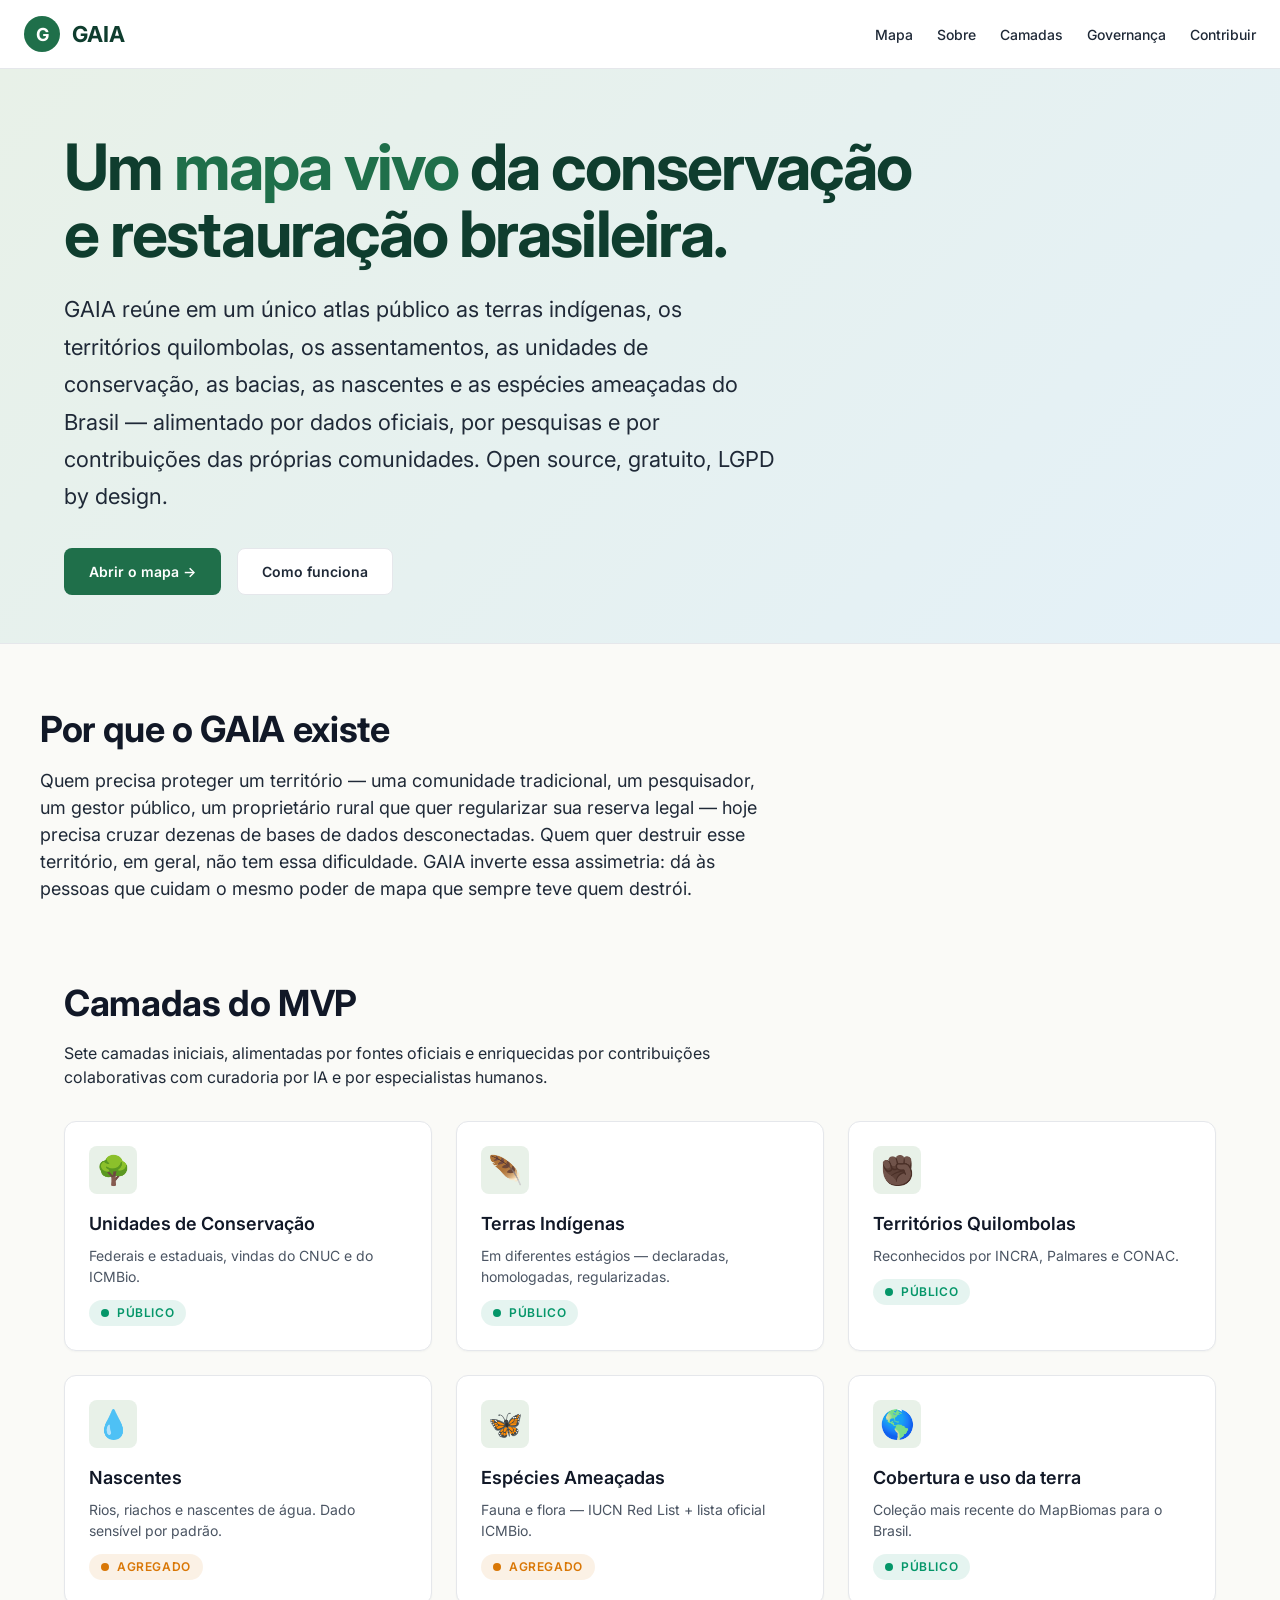
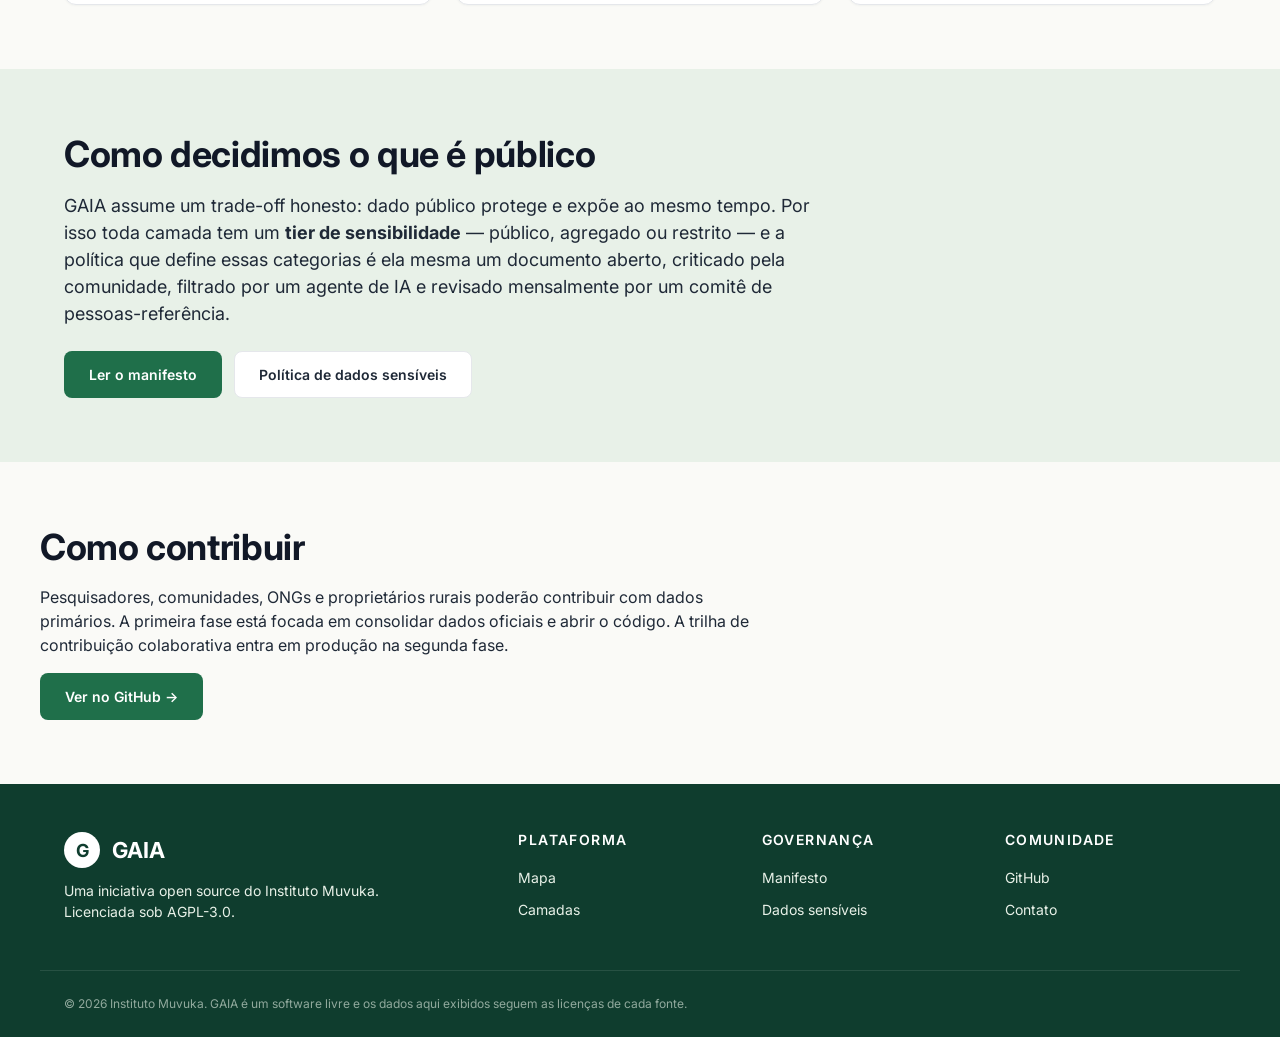
==== index.html @ 01e32905 "Initial commit" ====
<!doctype html>
<html lang="pt-BR">
<head>
  <meta charset="utf-8" />
  <meta name="viewport" content="width=device-width, initial-scale=1, viewport-fit=cover" />
  <meta name="description" content="GAIA — plataforma open source que mapeia territórios, povos tradicionais e biodiversidade brasileiros para conservação e restauração." />
  <title>GAIA — Mapa vivo da conservação e restauração brasileira</title>

  <link rel="stylesheet" href="./styles/tokens.css" />
  <link rel="stylesheet" href="./styles/base.css" />
  <link rel="stylesheet" href="./styles/components.css" />
</head>
<body>
  <a href="#main" class="skip-link">Pular para o conteúdo</a>

  <header class="gaia-header" role="banner">
    <a href="./index.html" class="gaia-header__brand" style="text-decoration: none;">
      <span class="gaia-header__brand-mark" aria-hidden="true">G</span>
      <span>GAIA</span>
    </a>
    <nav aria-label="Navegação principal">
      <ul class="gaia-header__nav">
        <li><a href="./modules/map/map.html">Mapa</a></li>
        <li><a href="#sobre">Sobre</a></li>
        <li><a href="#camadas">Camadas</a></li>
        <li><a href="#governanca">Governança</a></li>
        <li><a href="#contribuir">Contribuir</a></li>
      </ul>
    </nav>
  </header>

  <main id="main">

    <section class="gaia-hero">
      <div class="gaia-container">
        <h1 class="gaia-hero__title">
          Um <em>mapa vivo</em> da conservação<br />
          e restauração brasileira.
        </h1>
        <p class="gaia-hero__lead">
          GAIA reúne em um único atlas público as terras indígenas, os territórios quilombolas, os assentamentos, as unidades de conservação, as bacias, as nascentes e as espécies ameaçadas do Brasil — alimentado por dados oficiais, por pesquisas e por contribuições das próprias comunidades. Open source, gratuito, LGPD by design.
        </p>
        <div class="gaia-hero__cta">
          <a href="./modules/map/map.html" class="gaia-btn gaia-btn--primary">
            Abrir o mapa →
          </a>
          <a href="#sobre" class="gaia-btn gaia-btn--secondary">
            Como funciona
          </a>
        </div>
      </div>
    </section>

    <section id="sobre" class="gaia-container" style="padding: var(--gaia-space-16) 0;">
      <h2>Por que o GAIA existe</h2>
      <p style="font-size: var(--gaia-text-lg); max-width: 720px;">
        Quem precisa proteger um território — uma comunidade tradicional, um pesquisador, um gestor público, um proprietário rural que quer regularizar sua reserva legal — hoje precisa cruzar dezenas de bases de dados desconectadas. Quem quer destruir esse território, em geral, não tem essa dificuldade. GAIA inverte essa assimetria: dá às pessoas que cuidam o mesmo poder de mapa que sempre teve quem destrói.
      </p>
    </section>

    <section id="camadas" class="gaia-container" style="padding-bottom: var(--gaia-space-16);">
      <h2>Camadas do MVP</h2>
      <p style="max-width: 720px;">Sete camadas iniciais, alimentadas por fontes oficiais e enriquecidas por contribuições colaborativas com curadoria por IA e por especialistas humanos.</p>

      <div class="gaia-grid" style="margin-top: var(--gaia-space-8);">

        <article class="gaia-card">
          <div class="gaia-feature__icon">🌳</div>
          <div class="gaia-feature__title">Unidades de Conservação</div>
          <div class="gaia-feature__desc">Federais e estaduais, vindas do CNUC e do ICMBio.</div>
          <div style="margin-top: var(--gaia-space-3);"><span class="gaia-tier gaia-tier--public"><span class="gaia-tier__dot"></span>Público</span></div>
        </article>

        <article class="gaia-card">
          <div class="gaia-feature__icon">🪶</div>
          <div class="gaia-feature__title">Terras Indígenas</div>
          <div class="gaia-feature__desc">Em diferentes estágios — declaradas, homologadas, regularizadas.</div>
          <div style="margin-top: var(--gaia-space-3);"><span class="gaia-tier gaia-tier--public"><span class="gaia-tier__dot"></span>Público</span></div>
        </article>

        <article class="gaia-card">
          <div class="gaia-feature__icon">✊🏿</div>
          <div class="gaia-feature__title">Territórios Quilombolas</div>
          <div class="gaia-feature__desc">Reconhecidos por INCRA, Palmares e CONAC.</div>
          <div style="margin-top: var(--gaia-space-3);"><span class="gaia-tier gaia-tier--public"><span class="gaia-tier__dot"></span>Público</span></div>
        </article>

        <article class="gaia-card">
          <div class="gaia-feature__icon">💧</div>
          <div class="gaia-feature__title">Nascentes</div>
          <div class="gaia-feature__desc">Rios, riachos e nascentes de água. Dado sensível por padrão.</div>
          <div style="margin-top: var(--gaia-space-3);"><span class="gaia-tier gaia-tier--aggregated"><span class="gaia-tier__dot"></span>Agregado</span></div>
        </article>

        <article class="gaia-card">
          <div class="gaia-feature__icon">🦋</div>
          <div class="gaia-feature__title">Espécies Ameaçadas</div>
          <div class="gaia-feature__desc">Fauna e flora — IUCN Red List + lista oficial ICMBio.</div>
          <div style="margin-top: var(--gaia-space-3);"><span class="gaia-tier gaia-tier--aggregated"><span class="gaia-tier__dot"></span>Agregado</span></div>
        </article>

        <article class="gaia-card">
          <div class="gaia-feature__icon">🌎</div>
          <div class="gaia-feature__title">Cobertura e uso da terra</div>
          <div class="gaia-feature__desc">Coleção mais recente do MapBiomas para o Brasil.</div>
          <div style="margin-top: var(--gaia-space-3);"><span class="gaia-tier gaia-tier--public"><span class="gaia-tier__dot"></span>Público</span></div>
        </article>

      </div>
    </section>

    <section id="governanca" style="background: var(--gaia-green-100); padding: var(--gaia-space-16) 0;">
      <div class="gaia-container">
        <h2>Como decidimos o que é público</h2>
        <p style="max-width: 760px; font-size: var(--gaia-text-lg);">
          GAIA assume um trade-off honesto: dado público protege e expõe ao mesmo tempo. Por isso toda camada tem um <strong>tier de sensibilidade</strong> — público, agregado ou restrito — e a política que define essas categorias é ela mesma um documento aberto, criticado pela comunidade, filtrado por um agente de IA e revisado mensalmente por um comitê de pessoas-referência.
        </p>
        <div style="display: flex; gap: var(--gaia-space-3); margin-top: var(--gaia-space-6); flex-wrap: wrap;">
          <a href="./policies/manifesto.md" class="gaia-btn gaia-btn--primary">Ler o manifesto</a>
          <a href="./policies/dados-sensiveis.md" class="gaia-btn gaia-btn--secondary">Política de dados sensíveis</a>
        </div>
      </div>
    </section>

    <section id="contribuir" class="gaia-container" style="padding: var(--gaia-space-16) 0;">
      <h2>Como contribuir</h2>
      <p style="max-width: 720px;">
        Pesquisadores, comunidades, ONGs e proprietários rurais poderão contribuir com dados primários. A primeira fase está focada em consolidar dados oficiais e abrir o código. A trilha de contribuição colaborativa entra em produção na segunda fase.
      </p>
      <a href="https://github.com/institutomuvuka/gaia" class="gaia-btn gaia-btn--primary" target="_blank" rel="noopener">Ver no GitHub →</a>
    </section>

  </main>

  <footer class="gaia-footer" role="contentinfo">
    <div class="gaia-container gaia-footer__grid">
      <div>
        <div class="gaia-header__brand" style="color: white; margin-bottom: var(--gaia-space-3);">
          <span class="gaia-header__brand-mark" style="background: white; color: var(--gaia-green-900);" aria-hidden="true">G</span>
          GAIA
        </div>
        <p style="color: var(--gaia-green-100); font-size: var(--gaia-text-sm); max-width: 320px;">
          Uma iniciativa open source do Instituto Muvuka. Licenciada sob AGPL-3.0.
        </p>
      </div>
      <div>
        <h4>Plataforma</h4>
        <ul>
          <li><a href="./modules/map/map.html">Mapa</a></li>
          <li><a href="#camadas">Camadas</a></li>
        </ul>
      </div>
      <div>
        <h4>Governança</h4>
        <ul>
          <li><a href="./policies/manifesto.md">Manifesto</a></li>
          <li><a href="./policies/dados-sensiveis.md">Dados sensíveis</a></li>
        </ul>
      </div>
      <div>
        <h4>Comunidade</h4>
        <ul>
          <li><a href="https://github.com/institutomuvuka/gaia" target="_blank" rel="noopener">GitHub</a></li>
          <li><a href="mailto:gaia@muvuka.org">Contato</a></li>
        </ul>
      </div>
    </div>
    <div class="gaia-container gaia-footer__legal">
      © 2026 Instituto Muvuka. GAIA é um software livre e os dados aqui exibidos seguem as licenças de cada fonte.
    </div>
  </footer>

</body>
</html>
              
---- styles/tokens.css ----
/* ============================================================
   GAIA — Design tokens
   Princípio: cada cor, fonte ou espaçamento usado na plataforma
   nasce aqui. Mudou aqui, muda em todo lugar.
   ============================================================ */

:root {
  /* Cores institucionais (Muvuka) */
  --gaia-green-900: #0F3D2E;   /* mata profunda */
  --gaia-green-700: #1F6F4A;   /* primário */
  --gaia-green-500: #2F9362;   /* primário claro */
  --gaia-green-300: #8FB339;   /* acento (cerrado) */
  --gaia-green-100: #E8F1E8;   /* fundo claro */

  --gaia-water-700: #1A5F8A;   /* água — usado em hidrografia/nascentes */
  --gaia-water-500: #2F8FBE;
  --gaia-water-100: #E4F1F8;

  --gaia-earth-700: #8B5A2B;   /* solo / terras */
  --gaia-earth-500: #C68B47;
  --gaia-earth-100: #F6EBDB;

  --gaia-warn-500:  #D97706;   /* alertas (desmatamento) */
  --gaia-danger-500: #B91C1C;  /* dado restrito / risco */
  --gaia-success-500: #059669;

  --gaia-ink-900: #111827;
  --gaia-ink-700: #1F2937;
  --gaia-ink-500: #4B5563;
  --gaia-ink-300: #9CA3AF;
  --gaia-ink-100: #E5E7EB;
  --gaia-bg:      #FAFAF7;
  --gaia-card:    #FFFFFF;
  --gaia-border:  #E5E7EB;

  /* Tipografia */
  --gaia-font-sans: 'Inter', -apple-system, BlinkMacSystemFont, 'Segoe UI', Roboto, sans-serif;
  --gaia-font-mono: 'JetBrains Mono', 'Consolas', monospace;

  --gaia-text-xs:   12px;
  --gaia-text-sm:   14px;
  --gaia-text-base: 16px;
  --gaia-text-lg:   18px;
  --gaia-text-xl:   22px;
  --gaia-text-2xl:  28px;
  --gaia-text-3xl:  36px;
  --gaia-text-4xl:  48px;

  --gaia-line-tight:  1.2;
  --gaia-line-normal: 1.5;
  --gaia-line-loose:  1.7;

  /* Espaçamentos */
  --gaia-space-1: 4px;
  --gaia-space-2: 8px;
  --gaia-space-3: 12px;
  --gaia-space-4: 16px;
  --gaia-space-6: 24px;
  --gaia-space-8: 32px;
  --gaia-space-12: 48px;
  --gaia-space-16: 64px;

  /* Bordas e sombras */
  --gaia-radius-sm: 4px;
  --gaia-radius-md: 8px;
  --gaia-radius-lg: 12px;
  --gaia-radius-pill: 999px;

  --gaia-shadow-sm: 0 1px 2px rgba(15, 61, 46, 0.04);
  --gaia-shadow-md: 0 4px 12px rgba(15, 61, 46, 0.08);
  --gaia-shadow-lg: 0 12px 32px rgba(15, 61, 46, 0.12);

  /* Tier de sensibilidade — referência visual da política de dados */
  --gaia-tier-public:    var(--gaia-success-500);
  --gaia-tier-aggregated: var(--gaia-warn-500);
  --gaia-tier-restricted: var(--gaia-danger-500);

  /* Z-index */
  --gaia-z-base:    1;
  --gaia-z-overlay: 10;
  --gaia-z-modal:   100;
  --gaia-z-toast:   1000;
}
---- styles/base.css ----
/* ============================================================
   GAIA — Base styles
   Reset minimalista + tipografia base.
   ============================================================ */

@import url('https://fonts.googleapis.com/css2?family=Inter:wght@400;500;600;700&display=swap');

*, *::before, *::after { box-sizing: border-box; }

html { -webkit-text-size-adjust: 100%; }

body {
  margin: 0;
  font-family: var(--gaia-font-sans);
  font-size: var(--gaia-text-base);
  line-height: var(--gaia-line-normal);
  color: var(--gaia-ink-900);
  background: var(--gaia-bg);
  -webkit-font-smoothing: antialiased;
  -moz-osx-font-smoothing: grayscale;
}

h1, h2, h3, h4, h5, h6 { margin: 0 0 var(--gaia-space-4); line-height: var(--gaia-line-tight); color: var(--gaia-ink-900); }
h1 { font-size: var(--gaia-text-4xl); font-weight: 700; letter-spacing: -0.02em; }
h2 { font-size: var(--gaia-text-3xl); font-weight: 700; letter-spacing: -0.01em; }
h3 { font-size: var(--gaia-text-2xl); font-weight: 600; }
h4 { font-size: var(--gaia-text-xl); font-weight: 600; }

p { margin: 0 0 var(--gaia-space-4); color: var(--gaia-ink-700); }

a { color: var(--gaia-green-700); text-decoration: none; }
a:hover { text-decoration: underline; }

img, svg { display: block; max-width: 100%; }

button { font-family: inherit; cursor: pointer; }

code, pre {
  font-family: var(--gaia-font-mono);
  font-size: 0.9em;
}
pre {
  background: var(--gaia-ink-100);
  padding: var(--gaia-space-4);
  border-radius: var(--gaia-radius-md);
  overflow-x: auto;
}

/* Acessibilidade */
:focus-visible {
  outline: 3px solid var(--gaia-green-500);
  outline-offset: 2px;
}

.sr-only {
  position: absolute;
  width: 1px; height: 1px;
  padding: 0; margin: -1px;
  overflow: hidden;
  clip: rect(0,0,0,0);
  white-space: nowrap;
  border: 0;
}

.skip-link {
  position: absolute; top: -40px; left: 0;
  background: var(--gaia-green-700);
  color: white;
  padding: var(--gaia-space-2) var(--gaia-space-4);
  z-index: var(--gaia-z-modal);
}
.skip-link:focus { top: 0; }

@media (prefers-reduced-motion: reduce) {
  *, *::before, *::after { transition-duration: 0.01ms !important; animation-duration: 0.01ms !important; }
}
---- styles/components.css ----
/* ============================================================
   GAIA — Componentes reutilizáveis
   Cada componente é uma classe única, sem dependências.
   ============================================================ */

/* ---- Container ---- */
.gaia-container {
  width: 100%;
  max-width: 1200px;
  margin: 0 auto;
  padding: 0 var(--gaia-space-6);
}

/* ---- Header institucional ---- */
.gaia-header {
  display: flex;
  align-items: center;
  justify-content: space-between;
  padding: var(--gaia-space-4) var(--gaia-space-6);
  background: var(--gaia-card);
  border-bottom: 1px solid var(--gaia-border);
  position: sticky; top: 0; z-index: var(--gaia-z-overlay);
}
.gaia-header__brand {
  display: flex; align-items: center; gap: var(--gaia-space-3);
  font-weight: 700; font-size: var(--gaia-text-xl);
  color: var(--gaia-green-900);
}
.gaia-header__brand-mark {
  width: 36px; height: 36px;
  background: var(--gaia-green-700);
  border-radius: var(--gaia-radius-pill);
  display: flex; align-items: center; justify-content: center;
  color: white; font-weight: 700; font-size: var(--gaia-text-lg);
}
.gaia-header__nav {
  display: flex; gap: var(--gaia-space-6);
  list-style: none; padding: 0; margin: 0;
}
.gaia-header__nav a {
  color: var(--gaia-ink-700);
  font-weight: 500;
  font-size: var(--gaia-text-sm);
}
.gaia-header__nav a:hover { color: var(--gaia-green-700); }

/* ---- Botões ---- */
.gaia-btn {
  display: inline-flex; align-items: center; gap: var(--gaia-space-2);
  padding: var(--gaia-space-3) var(--gaia-space-6);
  font-size: var(--gaia-text-sm);
  font-weight: 600;
  border-radius: var(--gaia-radius-md);
  border: 1px solid transparent;
  transition: all 150ms ease;
}
.gaia-btn--primary {
  background: var(--gaia-green-700);
  color: white;
}
.gaia-btn--primary:hover { background: var(--gaia-green-900); }
.gaia-btn--secondary {
  background: var(--gaia-card);
  color: var(--gaia-ink-700);
  border-color: var(--gaia-border);
}
.gaia-btn--secondary:hover { border-color: var(--gaia-green-500); color: var(--gaia-green-700); }

/* ---- Card ---- */
.gaia-card {
  background: var(--gaia-card);
  border: 1px solid var(--gaia-border);
  border-radius: var(--gaia-radius-lg);
  padding: var(--gaia-space-6);
  box-shadow: var(--gaia-shadow-sm);
}

/* ---- Hero ---- */
.gaia-hero {
  padding: var(--gaia-space-16) 0 var(--gaia-space-12);
  background: linear-gradient(135deg, var(--gaia-green-100) 0%, var(--gaia-water-100) 100%);
  border-bottom: 1px solid var(--gaia-border);
}
.gaia-hero__title {
  font-size: clamp(36px, 6vw, 64px);
  font-weight: 700;
  letter-spacing: -0.03em;
  line-height: 1.05;
  color: var(--gaia-green-900);
  margin-bottom: var(--gaia-space-6);
}
.gaia-hero__title em { color: var(--gaia-green-700); font-style: normal; }
.gaia-hero__lead {
  font-size: var(--gaia-text-xl);
  line-height: var(--gaia-line-loose);
  color: var(--gaia-ink-700);
  max-width: 720px;
}
.gaia-hero__cta {
  display: flex; gap: var(--gaia-space-4); margin-top: var(--gaia-space-8); flex-wrap: wrap;
}

/* ---- Grid de features ---- */
.gaia-grid {
  display: grid;
  gap: var(--gaia-space-6);
  grid-template-columns: repeat(auto-fit, minmax(280px, 1fr));
}
.gaia-feature__icon {
  width: 48px; height: 48px;
  border-radius: var(--gaia-radius-md);
  background: var(--gaia-green-100);
  color: var(--gaia-green-700);
  display: flex; align-items: center; justify-content: center;
  font-size: var(--gaia-text-2xl);
  margin-bottom: var(--gaia-space-4);
}
.gaia-feature__title {
  font-size: var(--gaia-text-lg);
  font-weight: 600;
  margin-bottom: var(--gaia-space-2);
}
.gaia-feature__desc {
  font-size: var(--gaia-text-sm);
  color: var(--gaia-ink-500);
}

/* ---- Tier badge (política de dados sensíveis) ---- */
.gaia-tier {
  display: inline-flex; align-items: center; gap: var(--gaia-space-2);
  padding: var(--gaia-space-1) var(--gaia-space-3);
  border-radius: var(--gaia-radius-pill);
  font-size: var(--gaia-text-xs);
  font-weight: 600;
  text-transform: uppercase;
  letter-spacing: 0.05em;
}
.gaia-tier--public {
  background: rgba(5, 150, 105, 0.1);
  color: var(--gaia-success-500);
}
.gaia-tier--aggregated {
  background: rgba(217, 119, 6, 0.1);
  color: var(--gaia-warn-500);
}
.gaia-tier--restricted {
  background: rgba(185, 28, 28, 0.1);
  color: var(--gaia-danger-500);
}
.gaia-tier__dot {
  width: 8px; height: 8px; border-radius: 50%;
  background: currentColor;
}

/* ---- Footer ---- */
.gaia-footer {
  background: var(--gaia-green-900);
  color: var(--gaia-green-100);
  padding: var(--gaia-space-12) 0 var(--gaia-space-6);
}
.gaia-footer__grid {
  display: grid;
  grid-template-columns: 2fr 1fr 1fr 1fr;
  gap: var(--gaia-space-8);
  margin-bottom: var(--gaia-space-8);
}
.gaia-footer h4 {
  color: white;
  font-size: var(--gaia-text-sm);
  text-transform: uppercase;
  letter-spacing: 0.1em;
  margin-bottom: var(--gaia-space-4);
}
.gaia-footer ul { list-style: none; padding: 0; margin: 0; }
.gaia-footer ul li { margin-bottom: var(--gaia-space-2); }
.gaia-footer a { color: var(--gaia-green-100); font-size: var(--gaia-text-sm); }
.gaia-footer a:hover { color: white; }
.gaia-footer__legal {
  border-top: 1px solid rgba(255,255,255,0.1);
  padding-top: var(--gaia-space-6);
  font-size: var(--gaia-text-xs);
  color: rgba(232, 241, 232, 0.6);
}
@media (max-width: 720px) {
  .gaia-footer__grid { grid-template-columns: 1fr 1fr; }
  .gaia-header__nav { display: none; }
}
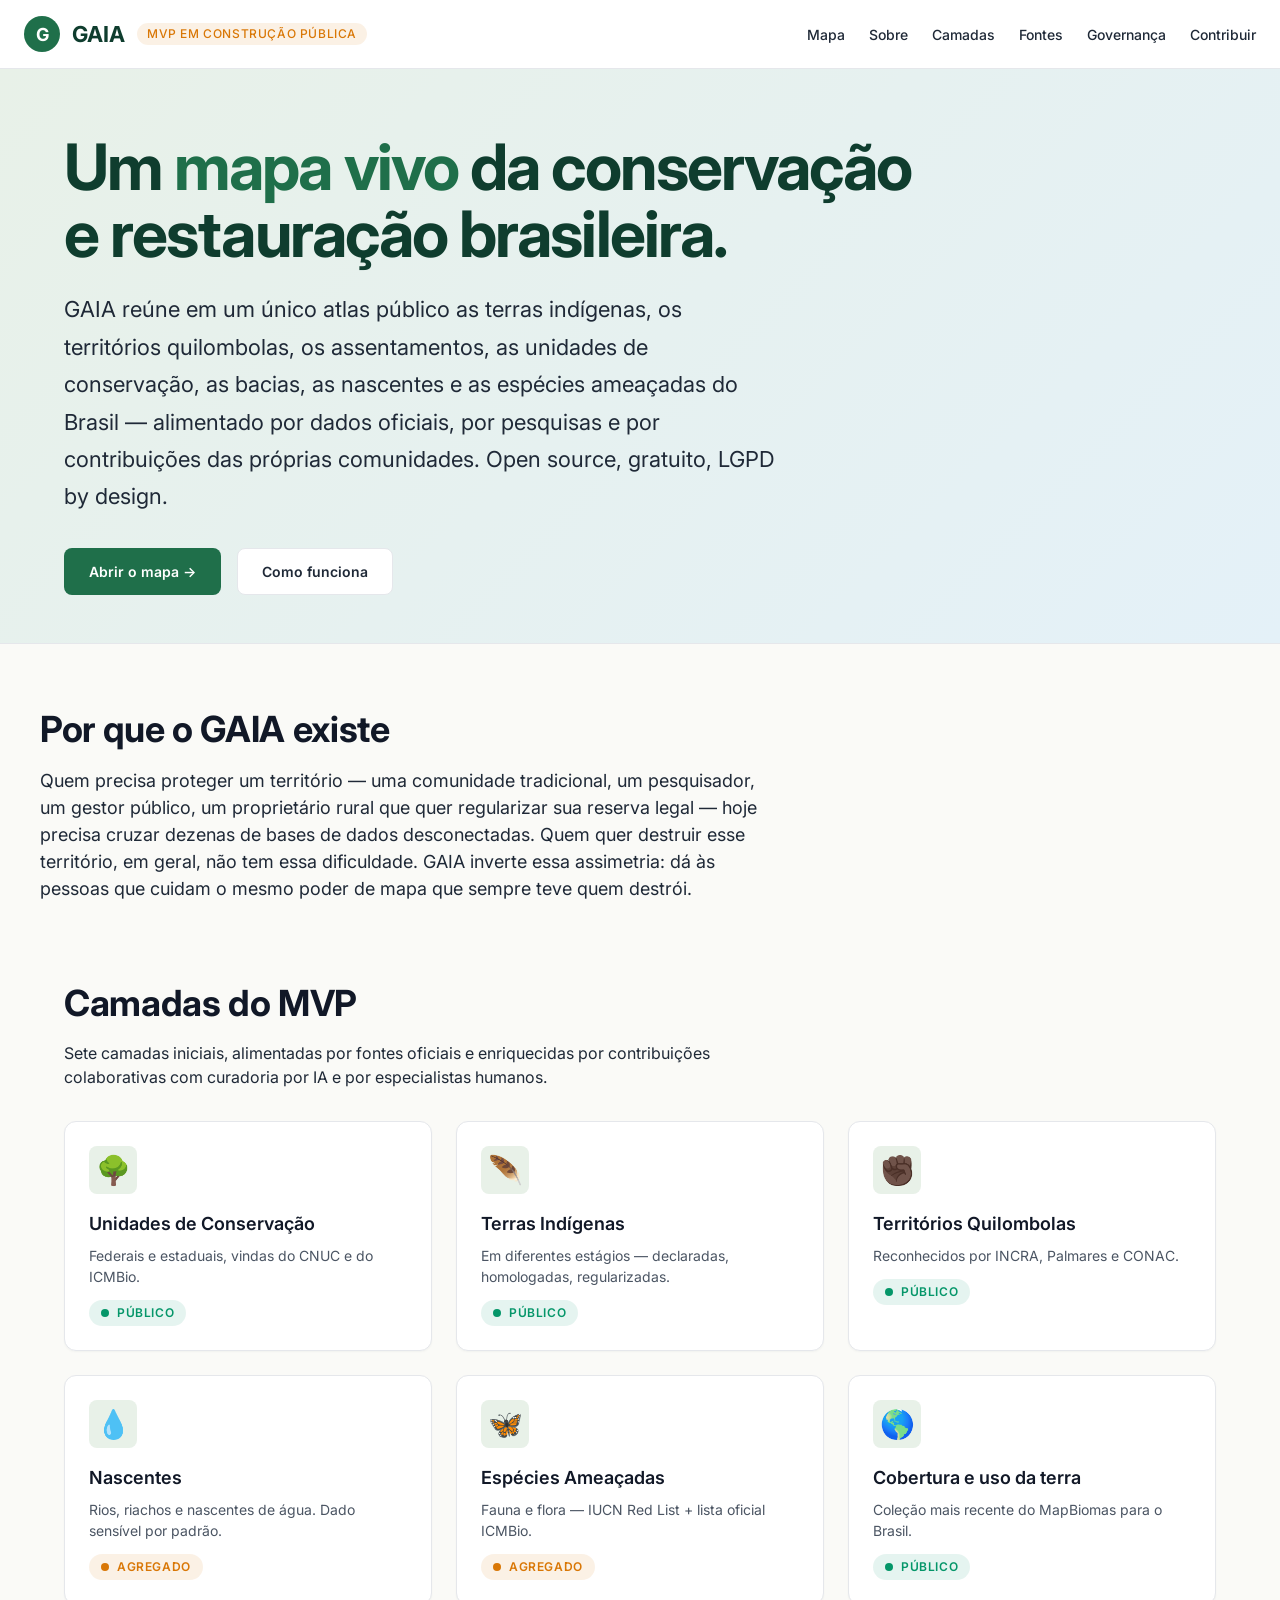
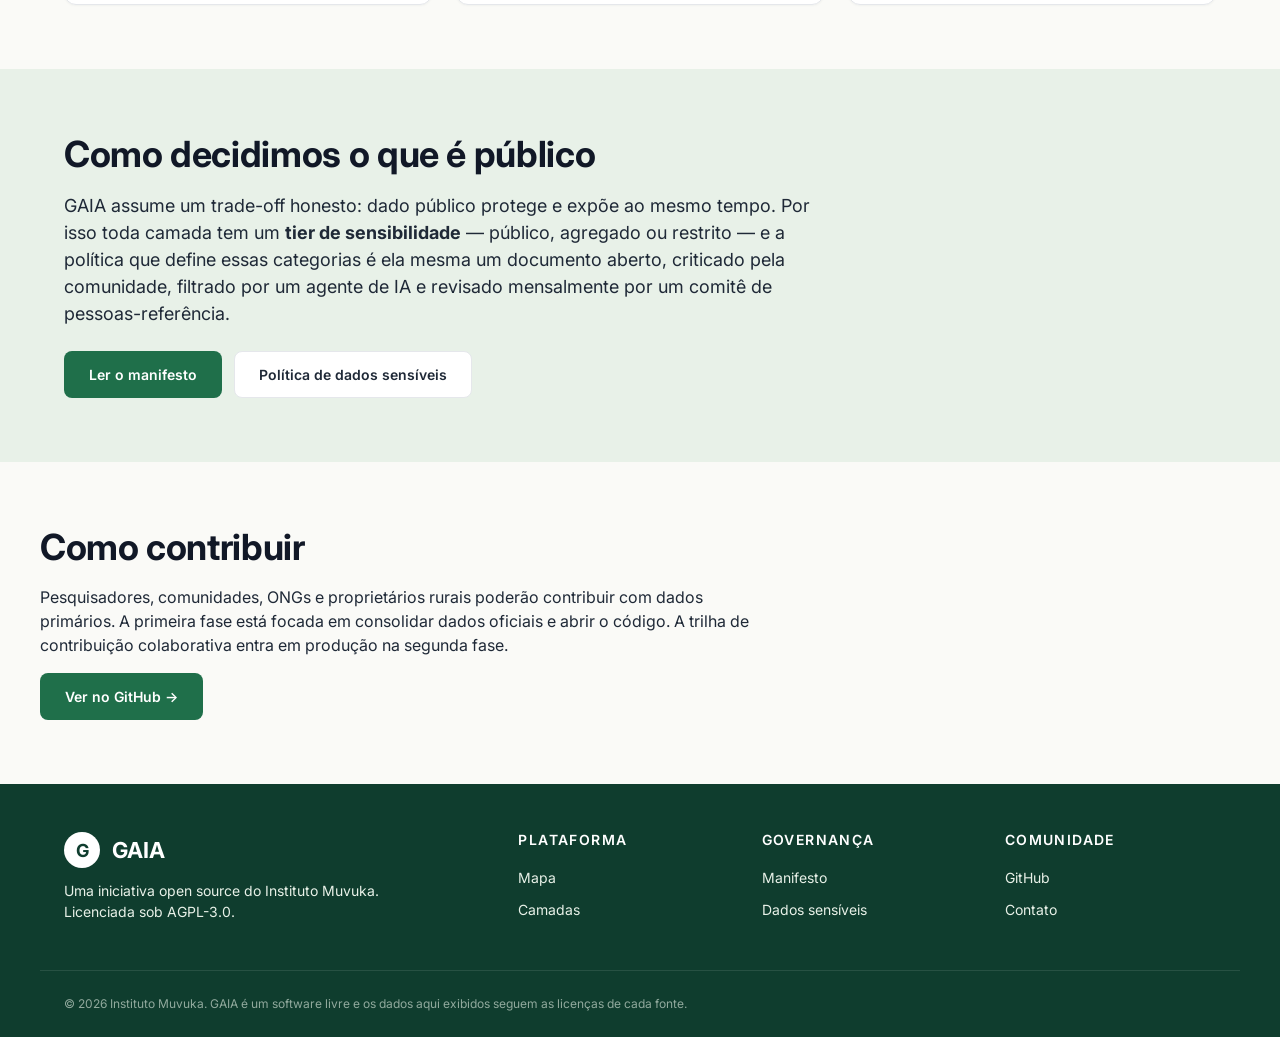
==== commit 679b0a31: "feat: ingestão oficial CNUC (2741 UCs) + FUNAI (655 TIs) + página Fontes" ====
--- a/index.html
+++ b/index.html
@@ -14,15 +14,17 @@
   <a href="#main" class="skip-link">Pular para o conteúdo</a>
 
   <header class="gaia-header" role="banner">
-    <a href="./index.html" class="gaia-header__brand" style="text-decoration: none;">
+    <a href="./index.html" class="gaia-header__brand" style="text-decoration: none; display: flex; align-items: center; gap: var(--gaia-space-3);">
       <span class="gaia-header__brand-mark" aria-hidden="true">G</span>
       <span>GAIA</span>
+      <span style="font-size: var(--gaia-text-xs); font-weight: 500; color: var(--gaia-warn-500); background: rgba(217, 119, 6, 0.1); padding: 2px 10px; border-radius: var(--gaia-radius-pill); text-transform: uppercase; letter-spacing: 0.05em;">MVP em construção pública</span>
     </a>
     <nav aria-label="Navegação principal">
       <ul class="gaia-header__nav">
         <li><a href="./modules/map/map.html">Mapa</a></li>
         <li><a href="#sobre">Sobre</a></li>
         <li><a href="#camadas">Camadas</a></li>
+        <li><a href="./modules/governance/fontes.html">Fontes</a></li>
         <li><a href="#governanca">Governança</a></li>
         <li><a href="#contribuir">Contribuir</a></li>
       </ul>
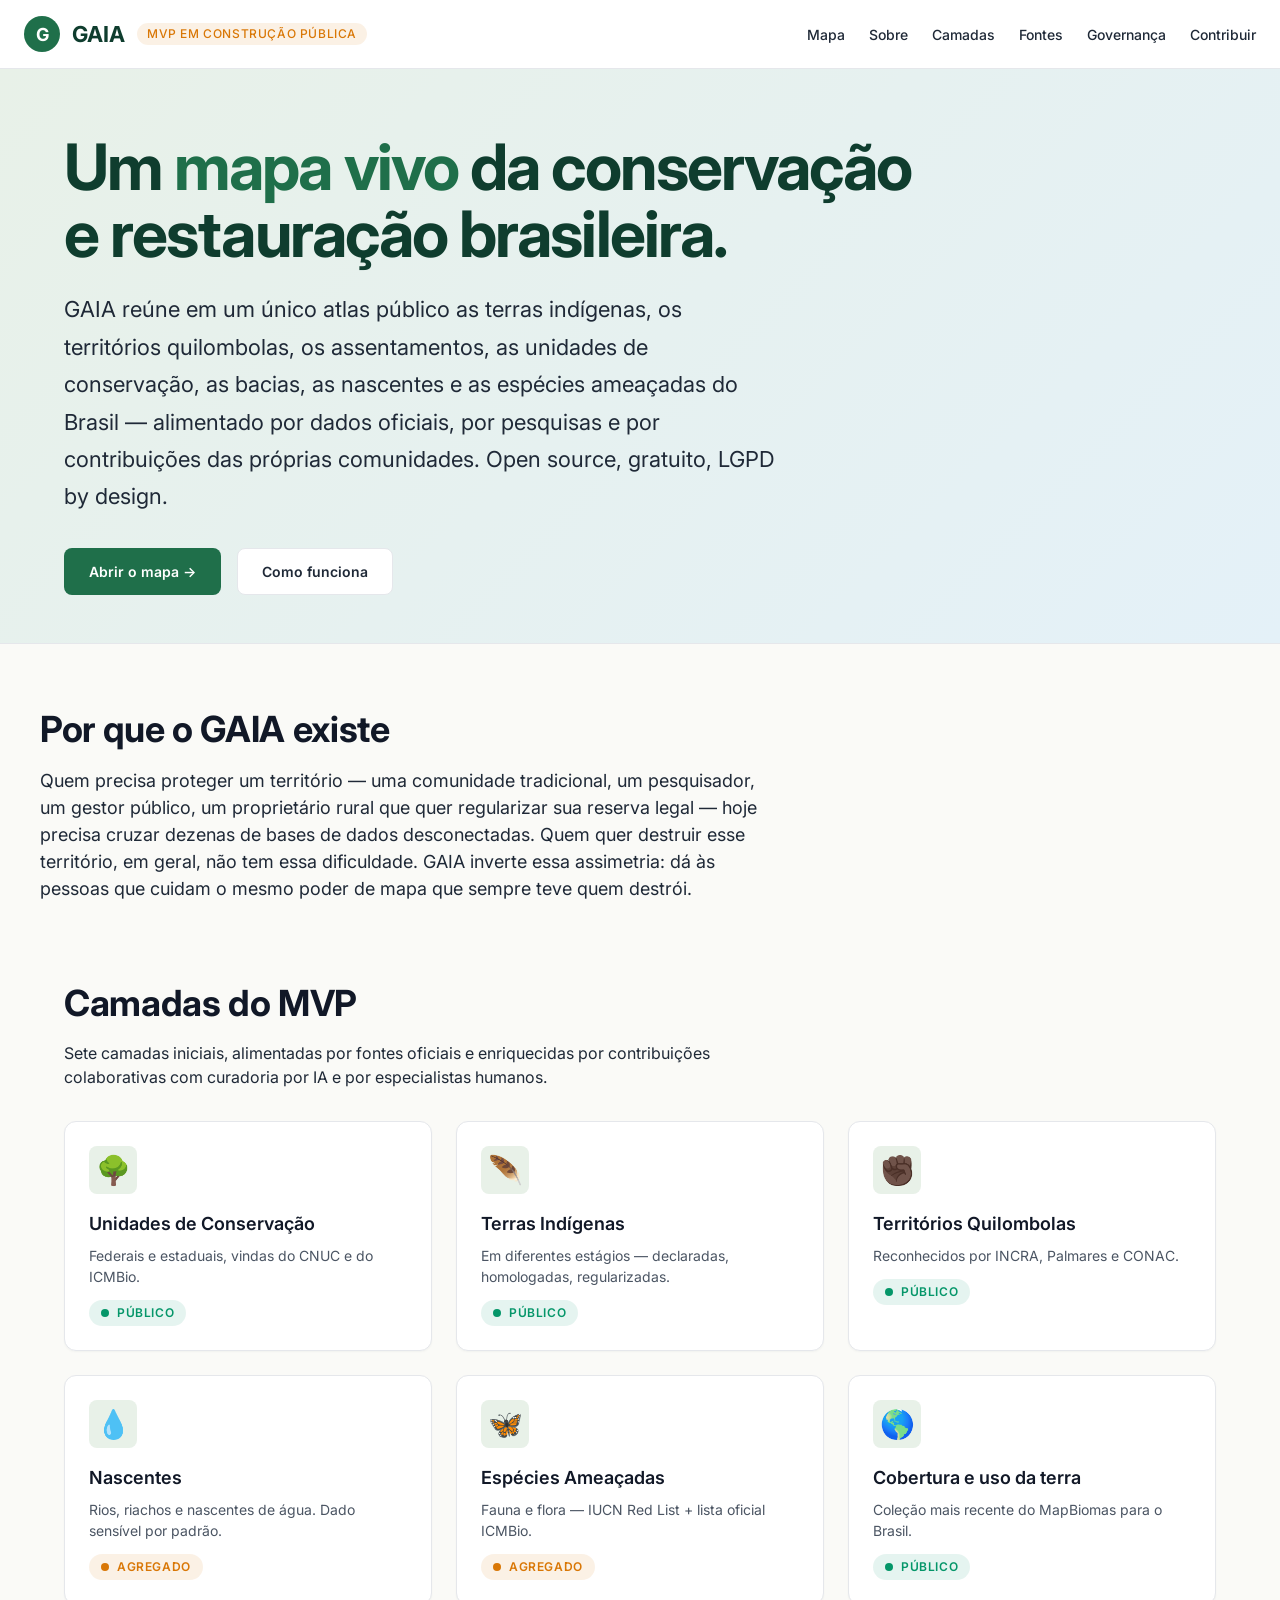
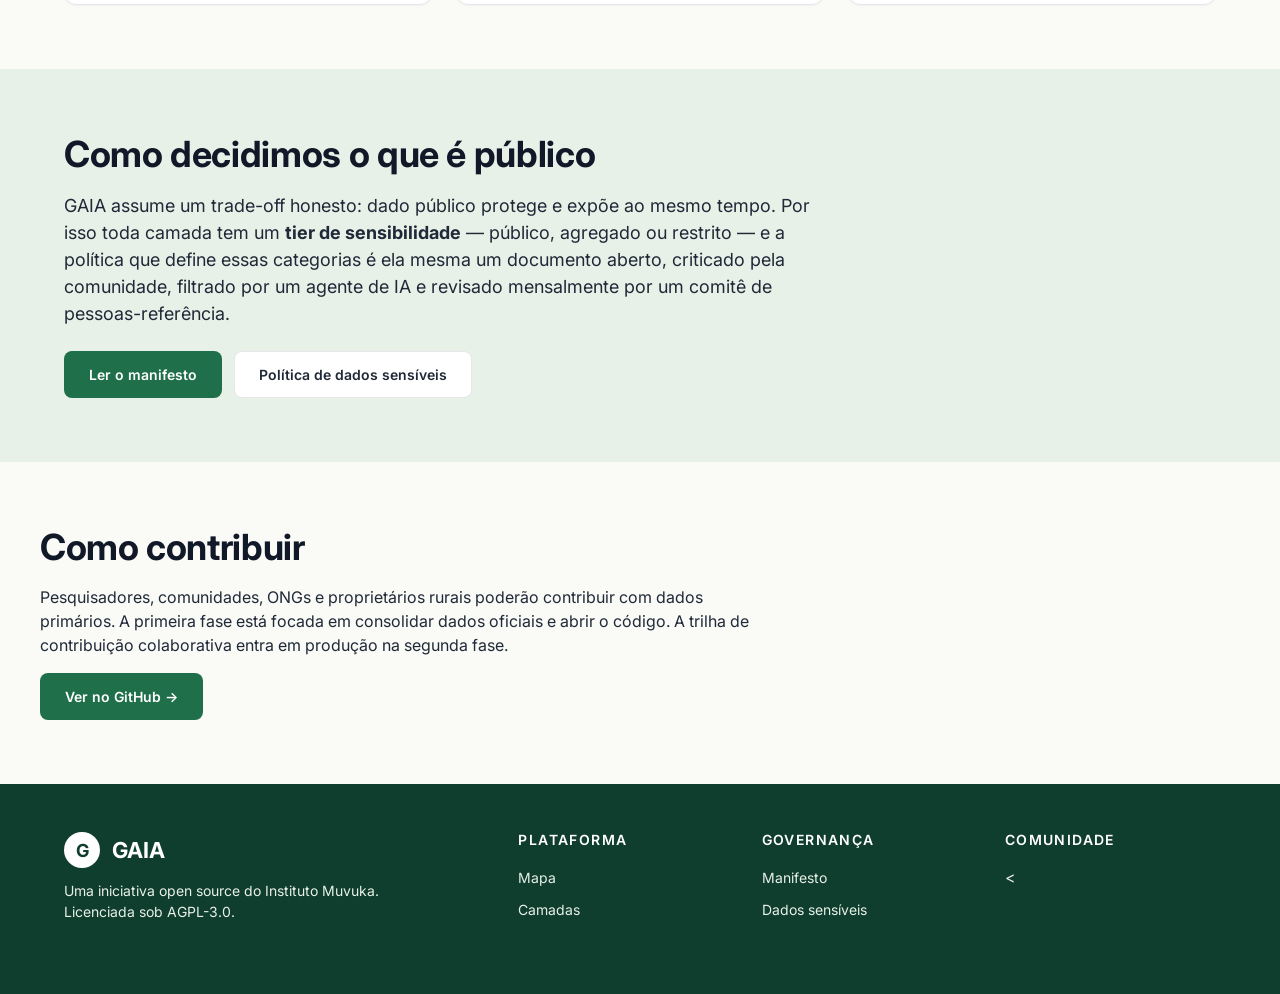
==== commit 9b876a0c: "feat: basemap OSM + camada Quilombolas SAB + busca por município (IBGE + Nominatim) - basemap trocad" ====
--- a/index.html
+++ b/index.html
@@ -162,16 +162,4 @@
       <div>
         <h4>Comunidade</h4>
         <ul>
-          <li><a href="https://github.com/institutomuvuka/gaia" target="_blank" rel="noopener">GitHub</a></li>
-          <li><a href="mailto:gaia@muvuka.org">Contato</a></li>
-        </ul>
-      </div>
-    </div>
-    <div class="gaia-container gaia-footer__legal">
-      © 2026 Instituto Muvuka. GAIA é um software livre e os dados aqui exibidos seguem as licenças de cada fonte.
-    </div>
-  </footer>
-
-</body>
-</html>
-              +          <
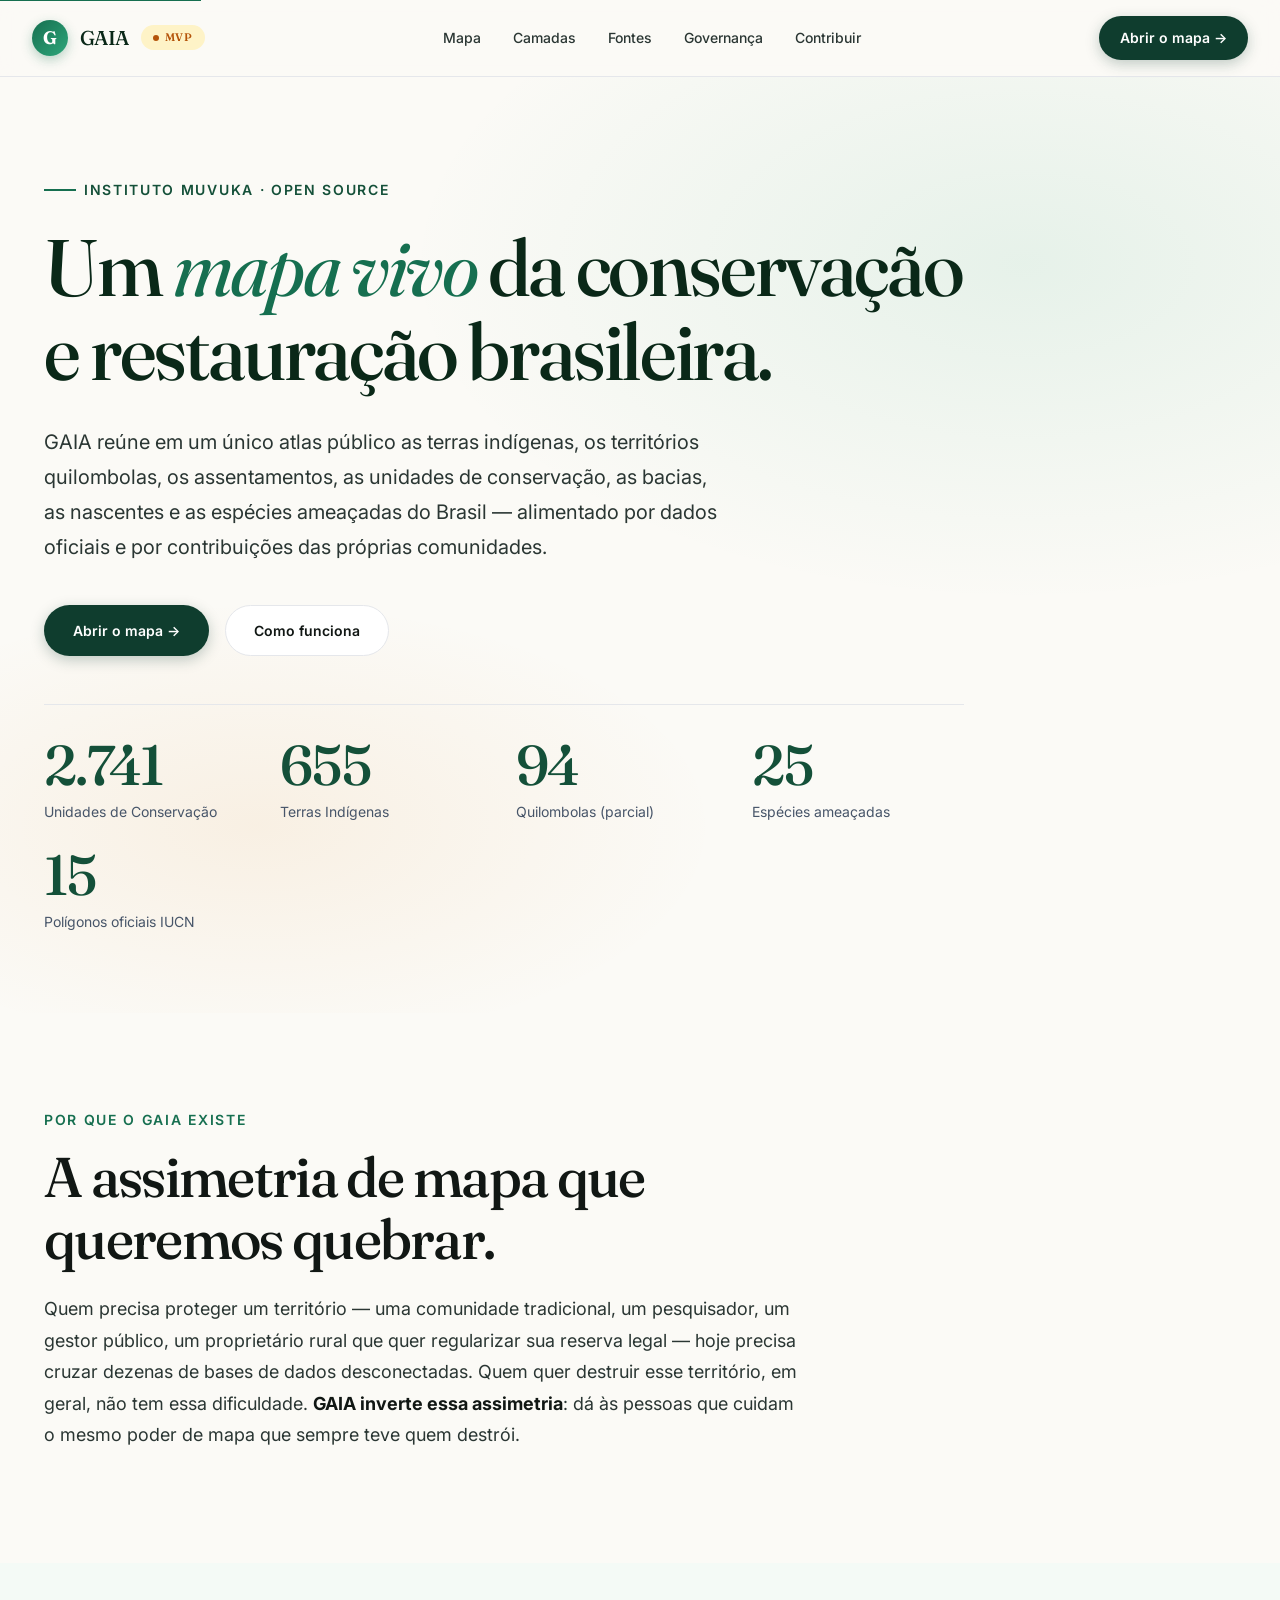
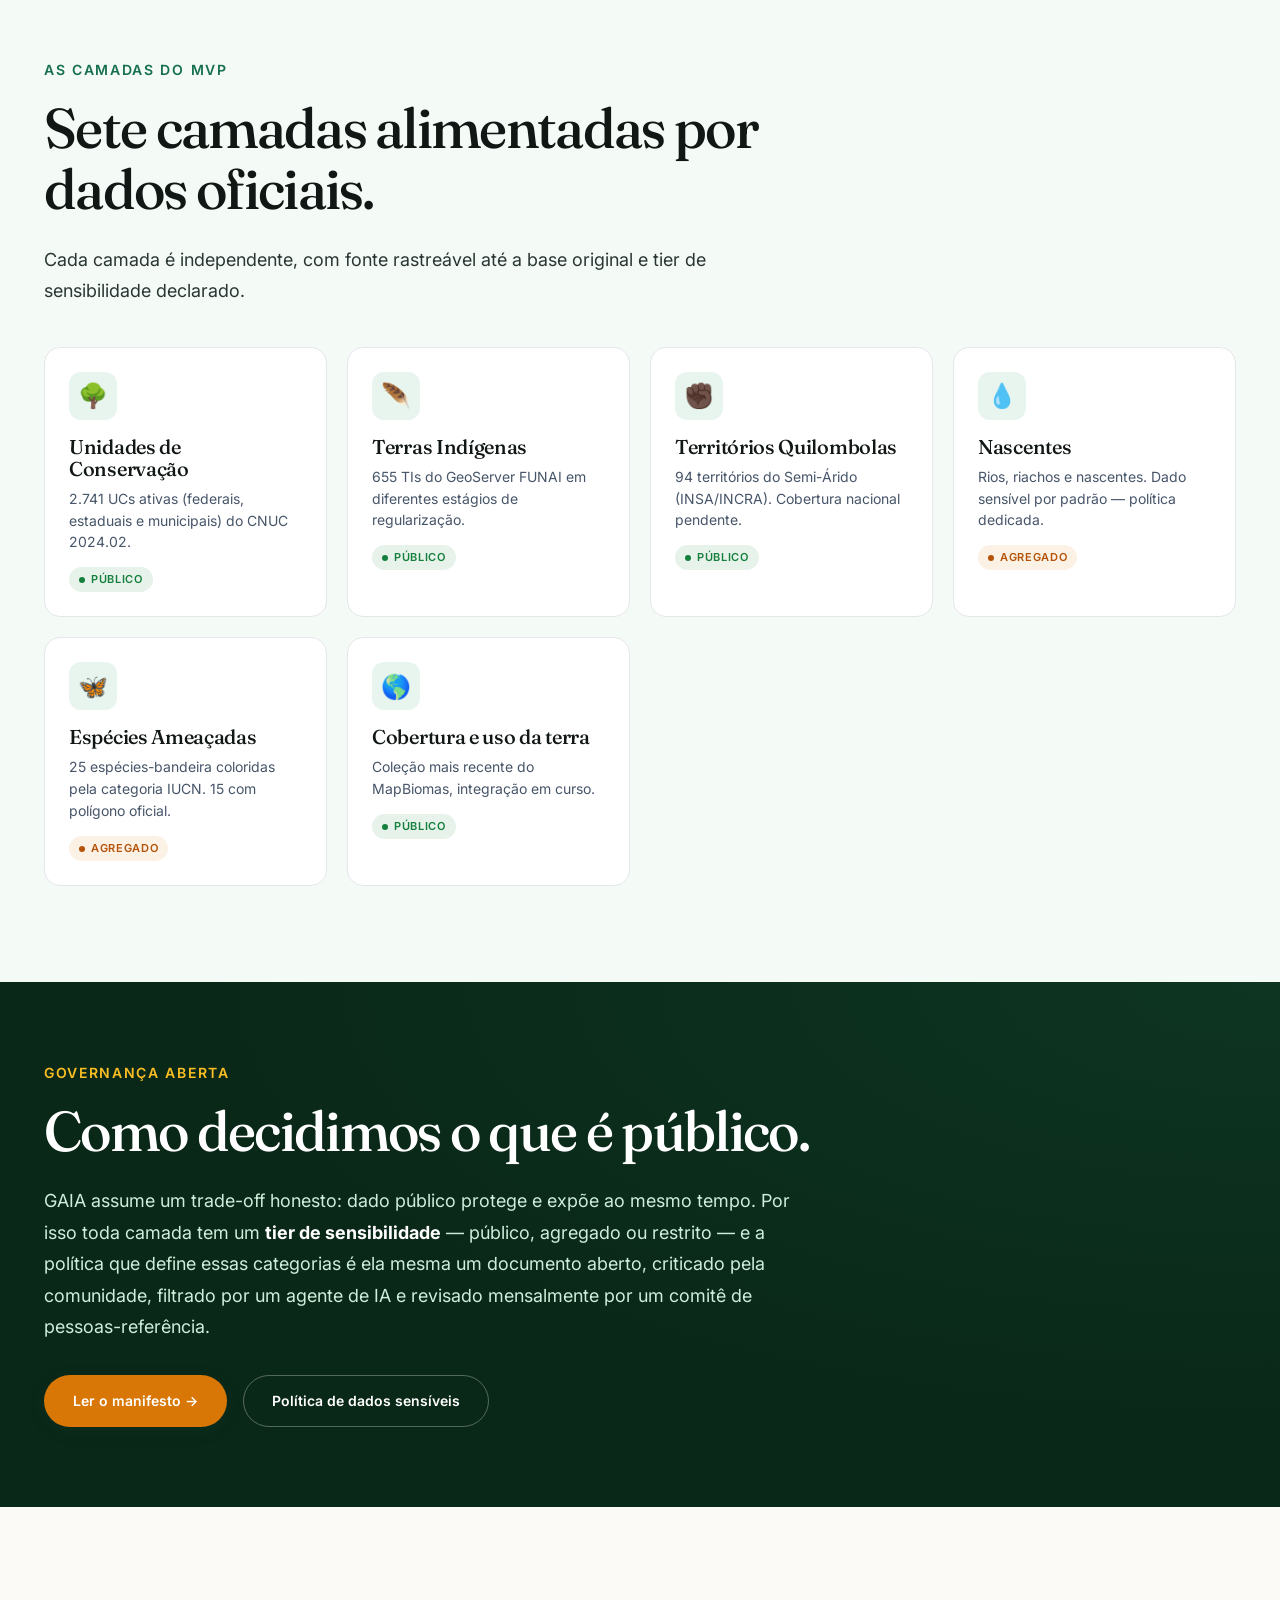
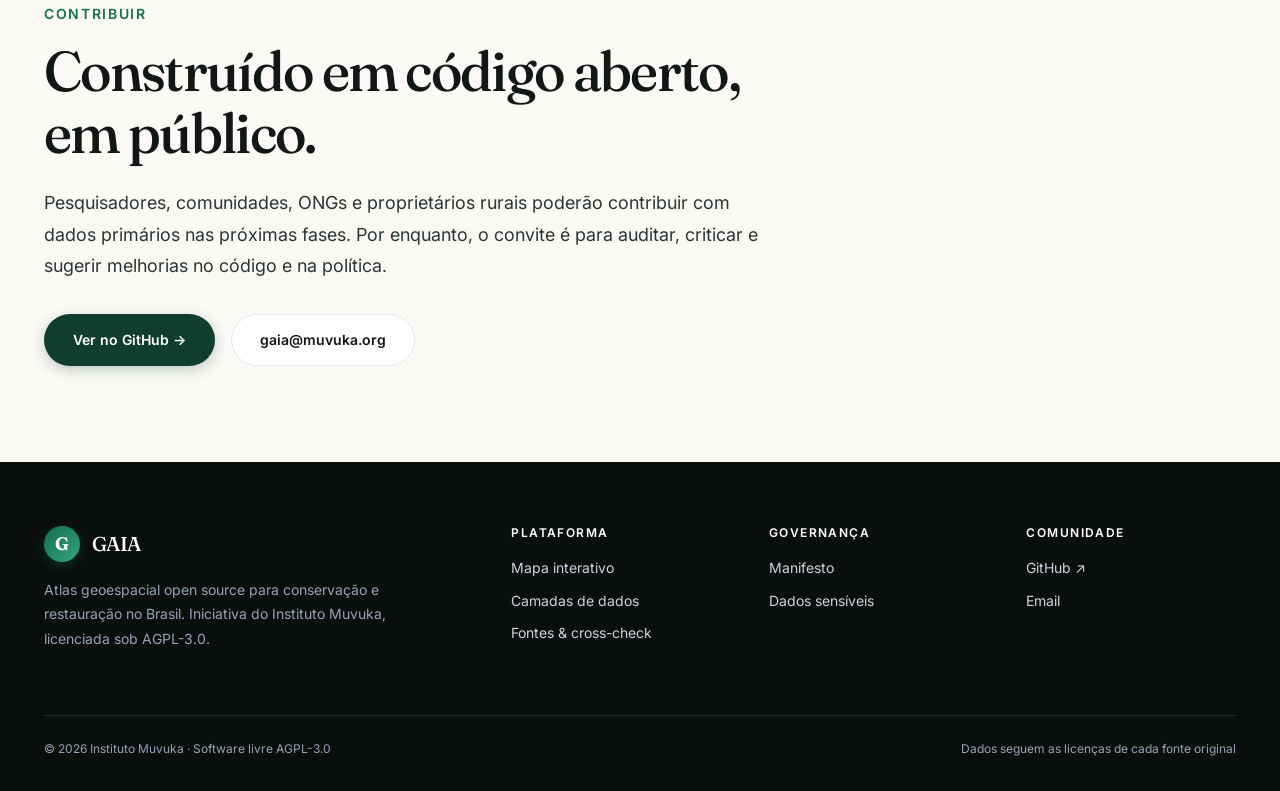
==== commit e3c4e52b: "feat(ui): overhaul de design — tipografia premium, paleta sofisticada, hero com stats, mapa com lege" ====
--- a/index.html
+++ b/index.html
@@ -3,9 +3,12 @@
 <head>
   <meta charset="utf-8" />
   <meta name="viewport" content="width=device-width, initial-scale=1, viewport-fit=cover" />
-  <meta name="description" content="GAIA — plataforma open source que mapeia territórios, povos tradicionais e biodiversidade brasileiros para conservação e restauração." />
+  <meta name="description" content="GAIA — atlas geoespacial open source da conservação e restauração brasileira. Terras indígenas, quilombolas, unidades de conservação, espécies ameaçadas — em um mapa só." />
+  <meta property="og:title" content="GAIA — Mapa vivo da conservação brasileira" />
+  <meta property="og:description" content="Atlas geoespacial open source agregando dados oficiais de conservação e restauração no Brasil." />
+  <meta property="og:type" content="website" />
+  <meta property="og:url" content="https://gaia.muvuka.org" />
   <title>GAIA — Mapa vivo da conservação e restauração brasileira</title>
-
   <link rel="stylesheet" href="./styles/tokens.css" />
   <link rel="stylesheet" href="./styles/base.css" />
   <link rel="stylesheet" href="./styles/components.css" />
@@ -14,152 +17,201 @@
   <a href="#main" class="skip-link">Pular para o conteúdo</a>
 
   <header class="gaia-header" role="banner">
-    <a href="./index.html" class="gaia-header__brand" style="text-decoration: none; display: flex; align-items: center; gap: var(--gaia-space-3);">
+    <a href="./index.html" class="gaia-header__brand" style="text-decoration: none;">
       <span class="gaia-header__brand-mark" aria-hidden="true">G</span>
       <span>GAIA</span>
-      <span style="font-size: var(--gaia-text-xs); font-weight: 500; color: var(--gaia-warn-500); background: rgba(217, 119, 6, 0.1); padding: 2px 10px; border-radius: var(--gaia-radius-pill); text-transform: uppercase; letter-spacing: 0.05em;">MVP em construção pública</span>
+      <span class="gaia-pill gaia-pill--alpha"><span class="gaia-pill__dot"></span>MVP</span>
     </a>
     <nav aria-label="Navegação principal">
       <ul class="gaia-header__nav">
         <li><a href="./modules/map/map.html">Mapa</a></li>
-        <li><a href="#sobre">Sobre</a></li>
         <li><a href="#camadas">Camadas</a></li>
         <li><a href="./modules/governance/fontes.html">Fontes</a></li>
         <li><a href="#governanca">Governança</a></li>
         <li><a href="#contribuir">Contribuir</a></li>
       </ul>
     </nav>
+    <a href="./modules/map/map.html" class="gaia-btn gaia-btn--primary" style="padding: 10px 20px;">Abrir o mapa →</a>
   </header>
 
   <main id="main">
 
+    <!-- HERO -->
     <section class="gaia-hero">
       <div class="gaia-container">
-        <h1 class="gaia-hero__title">
-          Um <em>mapa vivo</em> da conservação<br />
-          e restauração brasileira.
-        </h1>
-        <p class="gaia-hero__lead">
-          GAIA reúne em um único atlas público as terras indígenas, os territórios quilombolas, os assentamentos, as unidades de conservação, as bacias, as nascentes e as espécies ameaçadas do Brasil — alimentado por dados oficiais, por pesquisas e por contribuições das próprias comunidades. Open source, gratuito, LGPD by design.
+        <div class="gaia-hero__content">
+          <span class="gaia-hero__eyebrow">Instituto Muvuka · Open source</span>
+          <h1 class="gaia-hero__title">
+            Um <em>mapa vivo</em> da conservação<br />
+            e restauração brasileira.
+          </h1>
+          <p class="gaia-hero__lead">
+            GAIA reúne em um único atlas público as terras indígenas, os territórios quilombolas, os assentamentos, as unidades de conservação, as bacias, as nascentes e as espécies ameaçadas do Brasil — alimentado por dados oficiais e por contribuições das próprias comunidades.
+          </p>
+          <div class="gaia-hero__cta">
+            <a href="./modules/map/map.html" class="gaia-btn gaia-btn--primary">Abrir o mapa →</a>
+            <a href="#sobre" class="gaia-btn gaia-btn--secondary">Como funciona</a>
+          </div>
+
+          <!-- Stats -->
+          <div class="gaia-stats">
+            <div class="gaia-stat">
+              <span class="gaia-stat__num">2.741</span>
+              <div class="gaia-stat__label">Unidades de Conservação</div>
+            </div>
+            <div class="gaia-stat">
+              <span class="gaia-stat__num">655</span>
+              <div class="gaia-stat__label">Terras Indígenas</div>
+            </div>
+            <div class="gaia-stat">
+              <span class="gaia-stat__num">94</span>
+              <div class="gaia-stat__label">Quilombolas (parcial)</div>
+            </div>
+            <div class="gaia-stat">
+              <span class="gaia-stat__num">25</span>
+              <div class="gaia-stat__label">Espécies ameaçadas</div>
+            </div>
+            <div class="gaia-stat">
+              <span class="gaia-stat__num">15</span>
+              <div class="gaia-stat__label">Polígonos oficiais IUCN</div>
+            </div>
+          </div>
+        </div>
+      </div>
+    </section>
+
+    <!-- POR QUE EXISTE -->
+    <section id="sobre" class="gaia-section">
+      <div class="gaia-container">
+        <span class="gaia-section__eyebrow">Por que o GAIA existe</span>
+        <h2 class="gaia-section__title">A assimetria de mapa que queremos quebrar.</h2>
+        <p class="gaia-section__lead" style="max-width: 760px;">
+          Quem precisa proteger um território — uma comunidade tradicional, um pesquisador, um gestor público, um proprietário rural que quer regularizar sua reserva legal — hoje precisa cruzar dezenas de bases de dados desconectadas. Quem quer destruir esse território, em geral, não tem essa dificuldade. <strong style="color: var(--gaia-ink-900);">GAIA inverte essa assimetria</strong>: dá às pessoas que cuidam o mesmo poder de mapa que sempre teve quem destrói.
         </p>
-        <div class="gaia-hero__cta">
-          <a href="./modules/map/map.html" class="gaia-btn gaia-btn--primary">
-            Abrir o mapa →
-          </a>
-          <a href="#sobre" class="gaia-btn gaia-btn--secondary">
-            Como funciona
-          </a>
-        </div>
-      </div>
-    </section>
-
-    <section id="sobre" class="gaia-container" style="padding: var(--gaia-space-16) 0;">
-      <h2>Por que o GAIA existe</h2>
-      <p style="font-size: var(--gaia-text-lg); max-width: 720px;">
-        Quem precisa proteger um território — uma comunidade tradicional, um pesquisador, um gestor público, um proprietário rural que quer regularizar sua reserva legal — hoje precisa cruzar dezenas de bases de dados desconectadas. Quem quer destruir esse território, em geral, não tem essa dificuldade. GAIA inverte essa assimetria: dá às pessoas que cuidam o mesmo poder de mapa que sempre teve quem destrói.
-      </p>
-    </section>
-
-    <section id="camadas" class="gaia-container" style="padding-bottom: var(--gaia-space-16);">
-      <h2>Camadas do MVP</h2>
-      <p style="max-width: 720px;">Sete camadas iniciais, alimentadas por fontes oficiais e enriquecidas por contribuições colaborativas com curadoria por IA e por especialistas humanos.</p>
-
-      <div class="gaia-grid" style="margin-top: var(--gaia-space-8);">
-
-        <article class="gaia-card">
-          <div class="gaia-feature__icon">🌳</div>
-          <div class="gaia-feature__title">Unidades de Conservação</div>
-          <div class="gaia-feature__desc">Federais e estaduais, vindas do CNUC e do ICMBio.</div>
-          <div style="margin-top: var(--gaia-space-3);"><span class="gaia-tier gaia-tier--public"><span class="gaia-tier__dot"></span>Público</span></div>
-        </article>
-
-        <article class="gaia-card">
-          <div class="gaia-feature__icon">🪶</div>
-          <div class="gaia-feature__title">Terras Indígenas</div>
-          <div class="gaia-feature__desc">Em diferentes estágios — declaradas, homologadas, regularizadas.</div>
-          <div style="margin-top: var(--gaia-space-3);"><span class="gaia-tier gaia-tier--public"><span class="gaia-tier__dot"></span>Público</span></div>
-        </article>
-
-        <article class="gaia-card">
-          <div class="gaia-feature__icon">✊🏿</div>
-          <div class="gaia-feature__title">Territórios Quilombolas</div>
-          <div class="gaia-feature__desc">Reconhecidos por INCRA, Palmares e CONAC.</div>
-          <div style="margin-top: var(--gaia-space-3);"><span class="gaia-tier gaia-tier--public"><span class="gaia-tier__dot"></span>Público</span></div>
-        </article>
-
-        <article class="gaia-card">
-          <div class="gaia-feature__icon">💧</div>
-          <div class="gaia-feature__title">Nascentes</div>
-          <div class="gaia-feature__desc">Rios, riachos e nascentes de água. Dado sensível por padrão.</div>
-          <div style="margin-top: var(--gaia-space-3);"><span class="gaia-tier gaia-tier--aggregated"><span class="gaia-tier__dot"></span>Agregado</span></div>
-        </article>
-
-        <article class="gaia-card">
-          <div class="gaia-feature__icon">🦋</div>
-          <div class="gaia-feature__title">Espécies Ameaçadas</div>
-          <div class="gaia-feature__desc">Fauna e flora — IUCN Red List + lista oficial ICMBio.</div>
-          <div style="margin-top: var(--gaia-space-3);"><span class="gaia-tier gaia-tier--aggregated"><span class="gaia-tier__dot"></span>Agregado</span></div>
-        </article>
-
-        <article class="gaia-card">
-          <div class="gaia-feature__icon">🌎</div>
-          <div class="gaia-feature__title">Cobertura e uso da terra</div>
-          <div class="gaia-feature__desc">Coleção mais recente do MapBiomas para o Brasil.</div>
-          <div style="margin-top: var(--gaia-space-3);"><span class="gaia-tier gaia-tier--public"><span class="gaia-tier__dot"></span>Público</span></div>
-        </article>
-
-      </div>
-    </section>
-
-    <section id="governanca" style="background: var(--gaia-green-100); padding: var(--gaia-space-16) 0;">
-      <div class="gaia-container">
-        <h2>Como decidimos o que é público</h2>
-        <p style="max-width: 760px; font-size: var(--gaia-text-lg);">
-          GAIA assume um trade-off honesto: dado público protege e expõe ao mesmo tempo. Por isso toda camada tem um <strong>tier de sensibilidade</strong> — público, agregado ou restrito — e a política que define essas categorias é ela mesma um documento aberto, criticado pela comunidade, filtrado por um agente de IA e revisado mensalmente por um comitê de pessoas-referência.
+      </div>
+    </section>
+
+    <!-- CAMADAS -->
+    <section id="camadas" class="gaia-section" style="background: var(--gaia-green-50);">
+      <div class="gaia-container">
+        <span class="gaia-section__eyebrow">As camadas do MVP</span>
+        <h2 class="gaia-section__title">Sete camadas alimentadas por dados oficiais.</h2>
+        <p class="gaia-section__lead">Cada camada é independente, com fonte rastreável até a base original e tier de sensibilidade declarado.</p>
+
+        <div class="gaia-grid">
+          <article class="gaia-feature" style="--gaia-feature-color: #166F50;">
+            <div class="gaia-feature__icon">🌳</div>
+            <h3 class="gaia-feature__title">Unidades de Conservação</h3>
+            <p class="gaia-feature__desc">2.741 UCs ativas (federais, estaduais e municipais) do CNUC 2024.02.</p>
+            <span class="gaia-tier gaia-tier--public"><span class="gaia-tier__dot"></span>Público</span>
+          </article>
+          <article class="gaia-feature" style="--gaia-feature-color: #8B5A2B;">
+            <div class="gaia-feature__icon">🪶</div>
+            <h3 class="gaia-feature__title">Terras Indígenas</h3>
+            <p class="gaia-feature__desc">655 TIs do GeoServer FUNAI em diferentes estágios de regularização.</p>
+            <span class="gaia-tier gaia-tier--public"><span class="gaia-tier__dot"></span>Público</span>
+          </article>
+          <article class="gaia-feature" style="--gaia-feature-color: #5A3818;">
+            <div class="gaia-feature__icon">✊🏿</div>
+            <h3 class="gaia-feature__title">Territórios Quilombolas</h3>
+            <p class="gaia-feature__desc">94 territórios do Semi-Árido (INSA/INCRA). Cobertura nacional pendente.</p>
+            <span class="gaia-tier gaia-tier--public"><span class="gaia-tier__dot"></span>Público</span>
+          </article>
+          <article class="gaia-feature" style="--gaia-feature-color: #2F8FBE;">
+            <div class="gaia-feature__icon">💧</div>
+            <h3 class="gaia-feature__title">Nascentes</h3>
+            <p class="gaia-feature__desc">Rios, riachos e nascentes. Dado sensível por padrão — política dedicada.</p>
+            <span class="gaia-tier gaia-tier--aggregated"><span class="gaia-tier__dot"></span>Agregado</span>
+          </article>
+          <article class="gaia-feature" style="--gaia-feature-color: #B45309;">
+            <div class="gaia-feature__icon">🦋</div>
+            <h3 class="gaia-feature__title">Espécies Ameaçadas</h3>
+            <p class="gaia-feature__desc">25 espécies-bandeira coloridas pela categoria IUCN. 15 com polígono oficial.</p>
+            <span class="gaia-tier gaia-tier--aggregated"><span class="gaia-tier__dot"></span>Agregado</span>
+          </article>
+          <article class="gaia-feature" style="--gaia-feature-color: #6BC79D;">
+            <div class="gaia-feature__icon">🌎</div>
+            <h3 class="gaia-feature__title">Cobertura e uso da terra</h3>
+            <p class="gaia-feature__desc">Coleção mais recente do MapBiomas, integração em curso.</p>
+            <span class="gaia-tier gaia-tier--public"><span class="gaia-tier__dot"></span>Público</span>
+          </article>
+        </div>
+      </div>
+    </section>
+
+    <!-- MANIFESTO -->
+    <section id="governanca" class="gaia-manifesto">
+      <div class="gaia-container">
+        <span class="gaia-section__eyebrow" style="color: var(--gaia-amber-400);">Governança aberta</span>
+        <h2 class="gaia-section__title" style="color: white; max-width: 820px;">Como decidimos o que é público.</h2>
+        <p style="font-size: var(--gaia-text-lg); max-width: 760px; line-height: var(--gaia-line-loose); color: var(--gaia-green-200);">
+          GAIA assume um trade-off honesto: dado público protege e expõe ao mesmo tempo. Por isso toda camada tem um <strong style="color: white;">tier de sensibilidade</strong> — público, agregado ou restrito — e a política que define essas categorias é ela mesma um documento aberto, criticado pela comunidade, filtrado por um agente de IA e revisado mensalmente por um comitê de pessoas-referência.
         </p>
-        <div style="display: flex; gap: var(--gaia-space-3); margin-top: var(--gaia-space-6); flex-wrap: wrap;">
-          <a href="./policies/manifesto.md" class="gaia-btn gaia-btn--primary">Ler o manifesto</a>
-          <a href="./policies/dados-sensiveis.md" class="gaia-btn gaia-btn--secondary">Política de dados sensíveis</a>
-        </div>
-      </div>
-    </section>
-
-    <section id="contribuir" class="gaia-container" style="padding: var(--gaia-space-16) 0;">
-      <h2>Como contribuir</h2>
-      <p style="max-width: 720px;">
-        Pesquisadores, comunidades, ONGs e proprietários rurais poderão contribuir com dados primários. A primeira fase está focada em consolidar dados oficiais e abrir o código. A trilha de contribuição colaborativa entra em produção na segunda fase.
-      </p>
-      <a href="https://github.com/institutomuvuka/gaia" class="gaia-btn gaia-btn--primary" target="_blank" rel="noopener">Ver no GitHub →</a>
+        <div style="display: flex; gap: var(--gaia-space-4); margin-top: var(--gaia-space-8); flex-wrap: wrap;">
+          <a href="./policies/manifesto.md" class="gaia-btn gaia-btn--primary" style="background: var(--gaia-amber-600); color: white;">Ler o manifesto →</a>
+          <a href="./policies/dados-sensiveis.md" class="gaia-btn gaia-btn--secondary" style="background: transparent; color: white; border-color: rgba(255,255,255,0.3);">Política de dados sensíveis</a>
+        </div>
+      </div>
+    </section>
+
+    <!-- CONTRIBUIR -->
+    <section id="contribuir" class="gaia-section">
+      <div class="gaia-container">
+        <span class="gaia-section__eyebrow">Contribuir</span>
+        <h2 class="gaia-section__title">Construído em código aberto, em público.</h2>
+        <p class="gaia-section__lead">
+          Pesquisadores, comunidades, ONGs e proprietários rurais poderão contribuir com dados primários nas próximas fases. Por enquanto, o convite é para auditar, criticar e sugerir melhorias no código e na política.
+        </p>
+        <div style="display: flex; gap: var(--gaia-space-4); margin-top: var(--gaia-space-8); flex-wrap: wrap;">
+          <a href="https://github.com/institutomuvuka/gaia" class="gaia-btn gaia-btn--primary" target="_blank" rel="noopener">Ver no GitHub →</a>
+          <a href="mailto:gaia@muvuka.org" class="gaia-btn gaia-btn--secondary">gaia@muvuka.org</a>
+        </div>
+      </div>
     </section>
 
   </main>
 
   <footer class="gaia-footer" role="contentinfo">
-    <div class="gaia-container gaia-footer__grid">
-      <div>
-        <div class="gaia-header__brand" style="color: white; margin-bottom: var(--gaia-space-3);">
-          <span class="gaia-header__brand-mark" style="background: white; color: var(--gaia-green-900);" aria-hidden="true">G</span>
-          GAIA
-        </div>
-        <p style="color: var(--gaia-green-100); font-size: var(--gaia-text-sm); max-width: 320px;">
-          Uma iniciativa open source do Instituto Muvuka. Licenciada sob AGPL-3.0.
-        </p>
-      </div>
-      <div>
-        <h4>Plataforma</h4>
-        <ul>
-          <li><a href="./modules/map/map.html">Mapa</a></li>
-          <li><a href="#camadas">Camadas</a></li>
-        </ul>
-      </div>
-      <div>
-        <h4>Governança</h4>
-        <ul>
-          <li><a href="./policies/manifesto.md">Manifesto</a></li>
-          <li><a href="./policies/dados-sensiveis.md">Dados sensíveis</a></li>
-        </ul>
-      </div>
-      <div>
-        <h4>Comunidade</h4>
-        <ul>
-          <+    <div class="gaia-container">
+      <div class="gaia-footer__grid">
+        <div>
+          <div class="gaia-header__brand" style="color: white; margin-bottom: var(--gaia-space-4);">
+            <span class="gaia-header__brand-mark" aria-hidden="true">G</span>
+            <span>GAIA</span>
+          </div>
+          <p style="color: var(--gaia-ink-400); font-size: var(--gaia-text-sm); max-width: 360px; line-height: var(--gaia-line-loose);">
+            Atlas geoespacial open source para conservação e restauração no Brasil. Iniciativa do Instituto Muvuka, licenciada sob AGPL-3.0.
+          </p>
+        </div>
+        <div>
+          <h4>Plataforma</h4>
+          <ul>
+            <li><a href="./modules/map/map.html">Mapa interativo</a></li>
+            <li><a href="#camadas">Camadas de dados</a></li>
+            <li><a href="./modules/governance/fontes.html">Fontes & cross-check</a></li>
+          </ul>
+        </div>
+        <div>
+          <h4>Governança</h4>
+          <ul>
+            <li><a href="./policies/manifesto.md">Manifesto</a></li>
+            <li><a href="./policies/dados-sensiveis.md">Dados sensíveis</a></li>
+          </ul>
+        </div>
+        <div>
+          <h4>Comunidade</h4>
+          <ul>
+            <li><a href="https://github.com/institutomuvuka/gaia" target="_blank" rel="noopener">GitHub ↗</a></li>
+            <li><a href="mailto:gaia@muvuka.org">Email</a></li>
+          </ul>
+        </div>
+      </div>
+      <div class="gaia-footer__legal">
+        <span>© 2026 Instituto Muvuka · Software livre AGPL-3.0</span>
+        <span>Dados seguem as licenças de cada fonte original</span>
+      </div>
+    </div>
+  </footer>
+
+</body>
+</html>
--- a/styles/tokens.css
+++ b/styles/tokens.css
@@ -1,83 +1,132 @@
 /* ============================================================
-   GAIA — Design tokens
-   Princípio: cada cor, fonte ou espaçamento usado na plataforma
-   nasce aqui. Mudou aqui, muda em todo lugar.
+   GAIA — Design Tokens
+   Sistema visual: tipografia premium (Fraunces serif para títulos +
+   Inter sans para corpo) + paleta inspirada em biomas brasileiros.
    ============================================================ */
+@import url('https://fonts.googleapis.com/css2?family=Inter:wght@400;500;600;700&family=Fraunces:opsz,wght@9..144,400;9..144,500;9..144,700&display=swap');
 
 :root {
-  /* Cores institucionais (Muvuka) */
-  --gaia-green-900: #0F3D2E;   /* mata profunda */
-  --gaia-green-700: #1F6F4A;   /* primário */
-  --gaia-green-500: #2F9362;   /* primário claro */
-  --gaia-green-300: #8FB339;   /* acento (cerrado) */
-  --gaia-green-100: #E8F1E8;   /* fundo claro */
+  /* ====== PALETA ====== */
+  /* Verde principal — profundidade da Mata Atlântica */
+  --gaia-green-950: #0A2818;
+  --gaia-green-900: #0F3D2E;
+  --gaia-green-800: #145039;
+  --gaia-green-700: #166F50;   /* primário */
+  --gaia-green-600: #1F8B65;
+  --gaia-green-500: #2EA67A;   /* primário claro */
+  --gaia-green-400: #6BC79D;
+  --gaia-green-300: #A5DFC1;
+  --gaia-green-200: #D0EDDB;
+  --gaia-green-100: #E8F5EE;
+  --gaia-green-50:  #F4FAF6;
 
-  --gaia-water-700: #1A5F8A;   /* água — usado em hidrografia/nascentes */
+  /* Acento — âmbar dos cerrados, cor de ação */
+  --gaia-amber-700: #B45309;
+  --gaia-amber-600: #D97706;   /* acento */
+  --gaia-amber-500: #F59E0B;
+  --gaia-amber-400: #FBBF24;
+  --gaia-amber-100: #FEF3C7;
+
+  /* Água — azul dos rios e nascentes */
+  --gaia-water-800: #134E5E;
+  --gaia-water-700: #1A5F8A;
   --gaia-water-500: #2F8FBE;
-  --gaia-water-100: #E4F1F8;
+  --gaia-water-300: #93C5DD;
+  --gaia-water-100: #DBEEF7;
 
-  --gaia-earth-700: #8B5A2B;   /* solo / terras */
+  /* Terra — castanhos quilombolas e quentes */
+  --gaia-earth-800: #5A3818;
+  --gaia-earth-700: #8B5A2B;
   --gaia-earth-500: #C68B47;
   --gaia-earth-100: #F6EBDB;
 
-  --gaia-warn-500:  #D97706;   /* alertas (desmatamento) */
-  --gaia-danger-500: #B91C1C;  /* dado restrito / risco */
-  --gaia-success-500: #059669;
+  /* Sinal */
+  --gaia-warn-500:    #D97706;
+  --gaia-danger-500:  #B91C1C;
+  --gaia-success-500: #15803D;
 
-  --gaia-ink-900: #111827;
-  --gaia-ink-700: #1F2937;
-  --gaia-ink-500: #4B5563;
-  --gaia-ink-300: #9CA3AF;
-  --gaia-ink-100: #E5E7EB;
-  --gaia-bg:      #FAFAF7;
+  /* Neutros — paleta greige sofisticada */
+  --gaia-ink-950: #0A0F0D;
+  --gaia-ink-900: #111714;
+  --gaia-ink-800: #1A2420;
+  --gaia-ink-700: #2A3633;
+  --gaia-ink-600: #475569;
+  --gaia-ink-500: #64748B;
+  --gaia-ink-400: #94A3B8;
+  --gaia-ink-300: #CBD5E1;
+  --gaia-ink-200: #E2E8F0;
+  --gaia-ink-100: #F1F5F9;
+  --gaia-ink-50:  #F8FAFC;
+
+  --gaia-bg:      #FBFAF6;     /* greige claro elegante */
   --gaia-card:    #FFFFFF;
   --gaia-border:  #E5E7EB;
 
-  /* Tipografia */
-  --gaia-font-sans: 'Inter', -apple-system, BlinkMacSystemFont, 'Segoe UI', Roboto, sans-serif;
-  --gaia-font-mono: 'JetBrains Mono', 'Consolas', monospace;
+  /* Tier de sensibilidade */
+  --gaia-tier-public:     var(--gaia-success-500);
+  --gaia-tier-aggregated: var(--gaia-amber-600);
+  --gaia-tier-restricted: var(--gaia-danger-500);
 
+  /* ====== TIPOGRAFIA ====== */
+  --gaia-font-sans:   'Inter', -apple-system, BlinkMacSystemFont, 'Segoe UI', sans-serif;
+  --gaia-font-serif:  'Fraunces', Georgia, 'Times New Roman', serif;
+  --gaia-font-mono:   'JetBrains Mono', 'Consolas', monospace;
+
+  /* Escala fluida (clamp para responsividade nativa) */
   --gaia-text-xs:   12px;
   --gaia-text-sm:   14px;
   --gaia-text-base: 16px;
   --gaia-text-lg:   18px;
-  --gaia-text-xl:   22px;
-  --gaia-text-2xl:  28px;
-  --gaia-text-3xl:  36px;
-  --gaia-text-4xl:  48px;
+  --gaia-text-xl:   clamp(20px, 1.5vw, 22px);
+  --gaia-text-2xl:  clamp(24px, 2vw,   28px);
+  --gaia-text-3xl:  clamp(28px, 3vw,   36px);
+  --gaia-text-4xl:  clamp(36px, 5vw,   56px);
+  --gaia-text-5xl:  clamp(44px, 7vw,   80px);
 
-  --gaia-line-tight:  1.2;
-  --gaia-line-normal: 1.5;
-  --gaia-line-loose:  1.7;
+  --gaia-line-tight:  1.1;
+  --gaia-line-snug:   1.3;
+  --gaia-line-normal: 1.55;
+  --gaia-line-loose:  1.75;
 
-  /* Espaçamentos */
-  --gaia-space-1: 4px;
-  --gaia-space-2: 8px;
-  --gaia-space-3: 12px;
-  --gaia-space-4: 16px;
-  --gaia-space-6: 24px;
-  --gaia-space-8: 32px;
+  --gaia-track-tight:  -0.03em;
+  --gaia-track-snug:   -0.015em;
+  --gaia-track-normal:  0;
+
+  /* ====== ESPAÇOS ====== */
+  --gaia-space-1:  4px;
+  --gaia-space-2:  8px;
+  --gaia-space-3:  12px;
+  --gaia-space-4:  16px;
+  --gaia-space-5:  20px;
+  --gaia-space-6:  24px;
+  --gaia-space-8:  32px;
+  --gaia-space-10: 40px;
   --gaia-space-12: 48px;
   --gaia-space-16: 64px;
+  --gaia-space-20: 80px;
+  --gaia-space-24: 96px;
 
-  /* Bordas e sombras */
-  --gaia-radius-sm: 4px;
-  --gaia-radius-md: 8px;
-  --gaia-radius-lg: 12px;
+  /* ====== RAIO ====== */
+  --gaia-radius-xs:   4px;
+  --gaia-radius-sm:   8px;
+  --gaia-radius-md:   12px;
+  --gaia-radius-lg:   16px;
+  --gaia-radius-xl:   24px;
   --gaia-radius-pill: 999px;
 
-  --gaia-shadow-sm: 0 1px 2px rgba(15, 61, 46, 0.04);
-  --gaia-shadow-md: 0 4px 12px rgba(15, 61, 46, 0.08);
-  --gaia-shadow-lg: 0 12px 32px rgba(15, 61, 46, 0.12);
-
-  /* Tier de sensibilidade — referência visual da política de dados */
-  --gaia-tier-public:    var(--gaia-success-500);
-  --gaia-tier-aggregated: var(--gaia-warn-500);
-  --gaia-tier-restricted: var(--gaia-danger-500);
+  /* ====== SOMBRAS — refinadas com tons do tema ====== */
+  --gaia-shadow-xs: 0 1px 2px rgba(15, 61, 46, 0.04);
+  --gaia-shadow-sm: 0 2px 4px rgba(15, 61, 46, 0.06), 0 1px 2px rgba(15, 61, 46, 0.04);
+  --gaia-shadow-md: 0 8px 24px rgba(15, 61, 46, 0.08), 0 2px 4px rgba(15, 61, 46, 0.04);
+  --gaia-shadow-lg: 0 24px 48px rgba(15, 61, 46, 0.12), 0 8px 16px rgba(15, 61, 46, 0.06);
+  --gaia-shadow-xl: 0 32px 64px rgba(15, 61, 46, 0.16);
 
   /* Z-index */
   --gaia-z-base:    1;
   --gaia-z-overlay: 10;
   --gaia-z-modal:   100;
   --gaia-z-toast:   1000;
+
+  /* Transição padrão */
+  --gaia-transition: 200ms cubic-bezier(0.4, 0, 0.2, 1);
 }
--- a/styles/base.css
+++ b/styles/base.css
@@ -1,13 +1,8 @@
 /* ============================================================
-   GAIA — Base styles
-   Reset minimalista + tipografia base.
+   GAIA — Base styles (reset + tipografia)
    ============================================================ */
-
-@import url('https://fonts.googleapis.com/css2?family=Inter:wght@400;500;600;700&display=swap');
-
 *, *::before, *::after { box-sizing: border-box; }
-
-html { -webkit-text-size-adjust: 100%; }
+html { -webkit-text-size-adjust: 100%; scroll-behavior: smooth; }
 
 body {
   margin: 0;
@@ -18,22 +13,46 @@
   background: var(--gaia-bg);
   -webkit-font-smoothing: antialiased;
   -moz-osx-font-smoothing: grayscale;
+  text-rendering: optimizeLegibility;
 }
 
-h1, h2, h3, h4, h5, h6 { margin: 0 0 var(--gaia-space-4); line-height: var(--gaia-line-tight); color: var(--gaia-ink-900); }
-h1 { font-size: var(--gaia-text-4xl); font-weight: 700; letter-spacing: -0.02em; }
-h2 { font-size: var(--gaia-text-3xl); font-weight: 700; letter-spacing: -0.01em; }
-h3 { font-size: var(--gaia-text-2xl); font-weight: 600; }
-h4 { font-size: var(--gaia-text-xl); font-weight: 600; }
+h1, h2, h3, h4, h5, h6 {
+  margin: 0 0 var(--gaia-space-4);
+  font-family: var(--gaia-font-serif);
+  font-weight: 500;
+  line-height: var(--gaia-line-tight);
+  letter-spacing: var(--gaia-track-tight);
+  color: var(--gaia-ink-900);
+}
+h1 { font-size: var(--gaia-text-5xl); font-weight: 500; }
+h2 { font-size: var(--gaia-text-4xl); font-weight: 500; }
+h3 { font-size: var(--gaia-text-3xl); font-weight: 500; }
+h4 { font-size: var(--gaia-text-2xl); font-weight: 500; letter-spacing: var(--gaia-track-snug); }
 
-p { margin: 0 0 var(--gaia-space-4); color: var(--gaia-ink-700); }
+p {
+  margin: 0 0 var(--gaia-space-4);
+  color: var(--gaia-ink-700);
+  line-height: var(--gaia-line-loose);
+}
 
-a { color: var(--gaia-green-700); text-decoration: none; }
-a:hover { text-decoration: underline; }
+a {
+  color: var(--gaia-green-700);
+  text-decoration: none;
+  transition: color var(--gaia-transition);
+}
+a:hover { color: var(--gaia-green-900); }
 
 img, svg { display: block; max-width: 100%; }
 
-button { font-family: inherit; cursor: pointer; }
+button {
+  font-family: inherit;
+  cursor: pointer;
+  -webkit-appearance: none;
+  appearance: none;
+  background: transparent;
+  border: 0;
+  color: inherit;
+}
 
 code, pre {
   font-family: var(--gaia-font-mono);
@@ -48,29 +67,29 @@
 
 /* Acessibilidade */
 :focus-visible {
-  outline: 3px solid var(--gaia-green-500);
-  outline-offset: 2px;
+  outline: 2px solid var(--gaia-green-500);
+  outline-offset: 3px;
+  border-radius: var(--gaia-radius-xs);
 }
-
 .sr-only {
-  position: absolute;
-  width: 1px; height: 1px;
-  padding: 0; margin: -1px;
-  overflow: hidden;
-  clip: rect(0,0,0,0);
-  white-space: nowrap;
-  border: 0;
+  position: absolute; width: 1px; height: 1px; padding: 0; margin: -1px;
+  overflow: hidden; clip: rect(0,0,0,0); white-space: nowrap; border: 0;
 }
-
 .skip-link {
   position: absolute; top: -40px; left: 0;
-  background: var(--gaia-green-700);
-  color: white;
+  background: var(--gaia-green-700); color: white;
   padding: var(--gaia-space-2) var(--gaia-space-4);
   z-index: var(--gaia-z-modal);
+  font-weight: 600;
 }
 .skip-link:focus { top: 0; }
 
 @media (prefers-reduced-motion: reduce) {
   *, *::before, *::after { transition-duration: 0.01ms !important; animation-duration: 0.01ms !important; }
 }
+
+/* Selection */
+::selection {
+  background: var(--gaia-green-200);
+  color: var(--gaia-green-900);
+}
--- a/styles/components.css
+++ b/styles/components.css
@@ -1,70 +1,115 @@
 /* ============================================================
-   GAIA — Componentes reutilizáveis
-   Cada componente é uma classe única, sem dependências.
+   GAIA — Componentes
    ============================================================ */
 
 /* ---- Container ---- */
 .gaia-container {
   width: 100%;
-  max-width: 1200px;
+  max-width: 1240px;
   margin: 0 auto;
   padding: 0 var(--gaia-space-6);
 }
 
-/* ---- Header institucional ---- */
+/* ---- Header sticky transparente ---- */
 .gaia-header {
   display: flex;
   align-items: center;
   justify-content: space-between;
-  padding: var(--gaia-space-4) var(--gaia-space-6);
-  background: var(--gaia-card);
+  padding: var(--gaia-space-4) var(--gaia-space-8);
+  background: rgba(251, 250, 246, 0.85);
+  backdrop-filter: blur(12px);
+  -webkit-backdrop-filter: blur(12px);
   border-bottom: 1px solid var(--gaia-border);
-  position: sticky; top: 0; z-index: var(--gaia-z-overlay);
+  position: sticky; top: 0;
+  z-index: var(--gaia-z-overlay);
 }
 .gaia-header__brand {
   display: flex; align-items: center; gap: var(--gaia-space-3);
-  font-weight: 700; font-size: var(--gaia-text-xl);
-  color: var(--gaia-green-900);
+  font-family: var(--gaia-font-serif);
+  font-size: var(--gaia-text-xl);
+  font-weight: 500;
+  letter-spacing: var(--gaia-track-tight);
+  color: var(--gaia-green-950);
 }
 .gaia-header__brand-mark {
   width: 36px; height: 36px;
-  background: var(--gaia-green-700);
+  background: linear-gradient(135deg, var(--gaia-green-700), var(--gaia-green-500));
   border-radius: var(--gaia-radius-pill);
   display: flex; align-items: center; justify-content: center;
-  color: white; font-weight: 700; font-size: var(--gaia-text-lg);
+  color: white; font-family: var(--gaia-font-serif); font-weight: 700; font-size: 18px;
+  box-shadow: 0 4px 12px rgba(22, 111, 80, 0.3);
 }
 .gaia-header__nav {
-  display: flex; gap: var(--gaia-space-6);
+  display: flex; gap: var(--gaia-space-8);
   list-style: none; padding: 0; margin: 0;
 }
 .gaia-header__nav a {
   color: var(--gaia-ink-700);
   font-weight: 500;
   font-size: var(--gaia-text-sm);
-}
-.gaia-header__nav a:hover { color: var(--gaia-green-700); }
+  position: relative;
+}
+.gaia-header__nav a::after {
+  content: ''; position: absolute; bottom: -6px; left: 0; right: 0;
+  height: 2px; background: var(--gaia-green-700);
+  transform: scaleX(0); transform-origin: left;
+  transition: transform var(--gaia-transition);
+}
+.gaia-header__nav a:hover { color: var(--gaia-green-900); }
+.gaia-header__nav a:hover::after { transform: scaleX(1); }
+
+/* ---- Status pill ---- */
+.gaia-pill {
+  display: inline-flex; align-items: center; gap: 6px;
+  padding: 4px 12px;
+  font-size: 11px;
+  font-weight: 600;
+  letter-spacing: 0.08em;
+  text-transform: uppercase;
+  border-radius: var(--gaia-radius-pill);
+  background: var(--gaia-amber-100);
+  color: var(--gaia-amber-700);
+}
+.gaia-pill--alpha { background: var(--gaia-amber-100); color: var(--gaia-amber-700); }
+.gaia-pill__dot {
+  width: 6px; height: 6px; border-radius: 50%;
+  background: currentColor;
+  animation: gaia-pulse 2s ease-in-out infinite;
+}
+@keyframes gaia-pulse { 50% { opacity: 0.5; } }
 
 /* ---- Botões ---- */
 .gaia-btn {
   display: inline-flex; align-items: center; gap: var(--gaia-space-2);
-  padding: var(--gaia-space-3) var(--gaia-space-6);
-  font-size: var(--gaia-text-sm);
-  font-weight: 600;
-  border-radius: var(--gaia-radius-md);
+  padding: 14px 28px;
+  font-family: inherit; font-size: var(--gaia-text-sm); font-weight: 600;
+  border-radius: var(--gaia-radius-pill);
   border: 1px solid transparent;
-  transition: all 150ms ease;
+  transition: all var(--gaia-transition);
+  cursor: pointer;
+  white-space: nowrap;
 }
 .gaia-btn--primary {
-  background: var(--gaia-green-700);
+  background: var(--gaia-green-900);
   color: white;
-}
-.gaia-btn--primary:hover { background: var(--gaia-green-900); }
+  box-shadow: 0 4px 14px rgba(15, 61, 46, 0.25);
+}
+.gaia-btn--primary:hover {
+  background: var(--gaia-green-950);
+  transform: translateY(-1px);
+  box-shadow: 0 8px 24px rgba(15, 61, 46, 0.35);
+}
 .gaia-btn--secondary {
   background: var(--gaia-card);
-  color: var(--gaia-ink-700);
+  color: var(--gaia-ink-900);
   border-color: var(--gaia-border);
 }
-.gaia-btn--secondary:hover { border-color: var(--gaia-green-500); color: var(--gaia-green-700); }
+.gaia-btn--secondary:hover { border-color: var(--gaia-green-700); color: var(--gaia-green-900); }
+.gaia-btn--ghost {
+  background: transparent; color: var(--gaia-ink-700);
+  padding: 10px 16px;
+}
+.gaia-btn--ghost:hover { background: var(--gaia-ink-100); }
 
 /* ---- Card ---- */
 .gaia-card {
@@ -72,116 +117,242 @@
   border: 1px solid var(--gaia-border);
   border-radius: var(--gaia-radius-lg);
   padding: var(--gaia-space-6);
-  box-shadow: var(--gaia-shadow-sm);
+  box-shadow: var(--gaia-shadow-xs);
+  transition: all var(--gaia-transition);
+}
+.gaia-card:hover {
+  border-color: var(--gaia-green-300);
+  box-shadow: var(--gaia-shadow-md);
+  transform: translateY(-2px);
 }
 
 /* ---- Hero ---- */
 .gaia-hero {
-  padding: var(--gaia-space-16) 0 var(--gaia-space-12);
-  background: linear-gradient(135deg, var(--gaia-green-100) 0%, var(--gaia-water-100) 100%);
-  border-bottom: 1px solid var(--gaia-border);
+  position: relative;
+  padding: var(--gaia-space-24) 0 var(--gaia-space-20);
+  background: var(--gaia-bg);
+  overflow: hidden;
+}
+.gaia-hero::before {
+  content: '';
+  position: absolute; inset: 0;
+  background:
+    radial-gradient(ellipse 80% 60% at 80% 20%, rgba(46, 166, 122, 0.10), transparent 60%),
+    radial-gradient(ellipse 60% 40% at 20% 80%, rgba(217, 119, 6, 0.08), transparent 60%);
+  pointer-events: none;
+}
+.gaia-hero__content {
+  position: relative;
+  max-width: 920px;
+}
+.gaia-hero__eyebrow {
+  display: inline-flex; align-items: center; gap: var(--gaia-space-2);
+  font-size: var(--gaia-text-sm);
+  font-weight: 600;
+  color: var(--gaia-green-800);
+  text-transform: uppercase;
+  letter-spacing: 0.12em;
+  margin-bottom: var(--gaia-space-6);
+}
+.gaia-hero__eyebrow::before {
+  content: ''; width: 32px; height: 2px;
+  background: var(--gaia-green-700);
 }
 .gaia-hero__title {
-  font-size: clamp(36px, 6vw, 64px);
-  font-weight: 700;
-  letter-spacing: -0.03em;
+  font-family: var(--gaia-font-serif);
+  font-size: var(--gaia-text-5xl);
+  font-weight: 500;
+  letter-spacing: var(--gaia-track-tight);
   line-height: 1.05;
-  color: var(--gaia-green-900);
-  margin-bottom: var(--gaia-space-6);
-}
-.gaia-hero__title em { color: var(--gaia-green-700); font-style: normal; }
+  color: var(--gaia-green-950);
+  margin: 0 0 var(--gaia-space-8);
+}
+.gaia-hero__title em {
+  font-style: italic;
+  color: var(--gaia-green-700);
+  font-weight: 400;
+}
 .gaia-hero__lead {
   font-size: var(--gaia-text-xl);
   line-height: var(--gaia-line-loose);
   color: var(--gaia-ink-700);
+  max-width: 680px;
+  margin-bottom: var(--gaia-space-10);
+}
+.gaia-hero__cta {
+  display: flex; gap: var(--gaia-space-4); flex-wrap: wrap;
+  margin-bottom: var(--gaia-space-12);
+}
+
+/* ---- Stats grid ---- */
+.gaia-stats {
+  display: grid;
+  grid-template-columns: repeat(auto-fit, minmax(180px, 1fr));
+  gap: var(--gaia-space-6);
+  padding-top: var(--gaia-space-8);
+  border-top: 1px solid var(--gaia-border);
+}
+.gaia-stat {}
+.gaia-stat__num {
+  font-family: var(--gaia-font-serif);
+  font-size: var(--gaia-text-4xl);
+  font-weight: 500;
+  color: var(--gaia-green-800);
+  line-height: 1;
+  letter-spacing: var(--gaia-track-tight);
+  display: block;
+}
+.gaia-stat__label {
+  font-size: var(--gaia-text-sm);
+  color: var(--gaia-ink-600);
+  margin-top: var(--gaia-space-2);
+}
+
+/* ---- Section ---- */
+.gaia-section {
+  padding: var(--gaia-space-24) 0;
+}
+.gaia-section__eyebrow {
+  font-size: var(--gaia-text-sm);
+  font-weight: 600;
+  color: var(--gaia-green-700);
+  text-transform: uppercase;
+  letter-spacing: 0.12em;
+  margin-bottom: var(--gaia-space-4);
+  display: block;
+}
+.gaia-section__title {
+  font-size: var(--gaia-text-4xl);
+  margin-bottom: var(--gaia-space-6);
+  max-width: 760px;
+}
+.gaia-section__lead {
+  font-size: var(--gaia-text-lg);
   max-width: 720px;
-}
-.gaia-hero__cta {
-  display: flex; gap: var(--gaia-space-4); margin-top: var(--gaia-space-8); flex-wrap: wrap;
+  color: var(--gaia-ink-700);
 }
 
 /* ---- Grid de features ---- */
 .gaia-grid {
   display: grid;
-  gap: var(--gaia-space-6);
+  gap: var(--gaia-space-5);
   grid-template-columns: repeat(auto-fit, minmax(280px, 1fr));
-}
+  margin-top: var(--gaia-space-10);
+}
+.gaia-feature {
+  background: var(--gaia-card);
+  border: 1px solid var(--gaia-border);
+  border-radius: var(--gaia-radius-lg);
+  padding: var(--gaia-space-6);
+  transition: all var(--gaia-transition);
+  position: relative;
+  overflow: hidden;
+}
+.gaia-feature::before {
+  content: '';
+  position: absolute; top: 0; left: 0; right: 0; height: 3px;
+  background: var(--gaia-feature-color, var(--gaia-green-700));
+  opacity: 0; transition: opacity var(--gaia-transition);
+}
+.gaia-feature:hover {
+  border-color: var(--gaia-feature-color, var(--gaia-green-300));
+  transform: translateY(-4px);
+  box-shadow: var(--gaia-shadow-md);
+}
+.gaia-feature:hover::before { opacity: 1; }
 .gaia-feature__icon {
   width: 48px; height: 48px;
   border-radius: var(--gaia-radius-md);
   background: var(--gaia-green-100);
-  color: var(--gaia-green-700);
   display: flex; align-items: center; justify-content: center;
-  font-size: var(--gaia-text-2xl);
+  font-size: 24px;
   margin-bottom: var(--gaia-space-4);
 }
 .gaia-feature__title {
-  font-size: var(--gaia-text-lg);
-  font-weight: 600;
+  font-family: var(--gaia-font-serif);
+  font-size: var(--gaia-text-xl);
+  font-weight: 500;
+  letter-spacing: var(--gaia-track-snug);
+  color: var(--gaia-ink-900);
   margin-bottom: var(--gaia-space-2);
 }
 .gaia-feature__desc {
   font-size: var(--gaia-text-sm);
-  color: var(--gaia-ink-500);
-}
-
-/* ---- Tier badge (política de dados sensíveis) ---- */
+  color: var(--gaia-ink-600);
+  line-height: var(--gaia-line-normal);
+  margin-bottom: var(--gaia-space-3);
+}
+
+/* ---- Tier badge ---- */
 .gaia-tier {
-  display: inline-flex; align-items: center; gap: var(--gaia-space-2);
-  padding: var(--gaia-space-1) var(--gaia-space-3);
+  display: inline-flex; align-items: center; gap: 6px;
+  padding: 4px 10px;
   border-radius: var(--gaia-radius-pill);
-  font-size: var(--gaia-text-xs);
-  font-weight: 600;
-  text-transform: uppercase;
-  letter-spacing: 0.05em;
-}
-.gaia-tier--public {
-  background: rgba(5, 150, 105, 0.1);
-  color: var(--gaia-success-500);
-}
-.gaia-tier--aggregated {
-  background: rgba(217, 119, 6, 0.1);
-  color: var(--gaia-warn-500);
-}
-.gaia-tier--restricted {
-  background: rgba(185, 28, 28, 0.1);
-  color: var(--gaia-danger-500);
-}
-.gaia-tier__dot {
-  width: 8px; height: 8px; border-radius: 50%;
-  background: currentColor;
-}
+  font-size: 11px;
+  font-weight: 600;
+  text-transform: uppercase;
+  letter-spacing: 0.06em;
+}
+.gaia-tier--public { background: rgba(21, 128, 61, 0.1); color: var(--gaia-success-500); }
+.gaia-tier--aggregated { background: rgba(217, 119, 6, 0.1); color: var(--gaia-amber-700); }
+.gaia-tier--restricted { background: rgba(185, 28, 28, 0.1); color: var(--gaia-danger-500); }
+.gaia-tier__dot { width: 6px; height: 6px; border-radius: 50%; background: currentColor; }
+
+/* ---- Manifesto callout ---- */
+.gaia-manifesto {
+  background:
+    radial-gradient(ellipse at top right, rgba(46, 166, 122, 0.10), transparent 60%),
+    var(--gaia-green-950);
+  color: var(--gaia-green-100);
+  padding: var(--gaia-space-20) 0;
+  position: relative;
+  overflow: hidden;
+}
+.gaia-manifesto h2 { color: white; }
+.gaia-manifesto p { color: var(--gaia-green-200); }
+.gaia-manifesto a { color: var(--gaia-amber-400); }
 
 /* ---- Footer ---- */
 .gaia-footer {
-  background: var(--gaia-green-900);
-  color: var(--gaia-green-100);
-  padding: var(--gaia-space-12) 0 var(--gaia-space-6);
+  background: var(--gaia-ink-950);
+  color: var(--gaia-ink-300);
+  padding: var(--gaia-space-16) 0 var(--gaia-space-8);
 }
 .gaia-footer__grid {
   display: grid;
   grid-template-columns: 2fr 1fr 1fr 1fr;
-  gap: var(--gaia-space-8);
-  margin-bottom: var(--gaia-space-8);
+  gap: var(--gaia-space-12);
+  margin-bottom: var(--gaia-space-12);
 }
 .gaia-footer h4 {
+  font-family: var(--gaia-font-sans);
   color: white;
-  font-size: var(--gaia-text-sm);
-  text-transform: uppercase;
-  letter-spacing: 0.1em;
+  font-size: var(--gaia-text-xs);
+  text-transform: uppercase;
+  letter-spacing: 0.12em;
   margin-bottom: var(--gaia-space-4);
+  font-weight: 600;
 }
 .gaia-footer ul { list-style: none; padding: 0; margin: 0; }
 .gaia-footer ul li { margin-bottom: var(--gaia-space-2); }
-.gaia-footer a { color: var(--gaia-green-100); font-size: var(--gaia-text-sm); }
+.gaia-footer a {
+  color: var(--gaia-ink-300);
+  font-size: var(--gaia-text-sm);
+  transition: color var(--gaia-transition);
+}
 .gaia-footer a:hover { color: white; }
 .gaia-footer__legal {
   border-top: 1px solid rgba(255,255,255,0.1);
   padding-top: var(--gaia-space-6);
   font-size: var(--gaia-text-xs);
-  color: rgba(232, 241, 232, 0.6);
-}
-@media (max-width: 720px) {
-  .gaia-footer__grid { grid-template-columns: 1fr 1fr; }
+  color: var(--gaia-ink-400);
+  display: flex; justify-content: space-between; flex-wrap: wrap; gap: var(--gaia-space-3);
+}
+
+@media (max-width: 768px) {
+  .gaia-header { padding: var(--gaia-space-3) var(--gaia-space-4); }
   .gaia-header__nav { display: none; }
-}
+  .gaia-hero { padding: var(--gaia-space-16) 0 var(--gaia-space-12); }
+  .gaia-section { padding: var(--gaia-space-16) 0; }
+  .gaia-footer__grid { grid-template-columns: 1fr 1fr; gap: var(--gaia-space-8); }
+}
